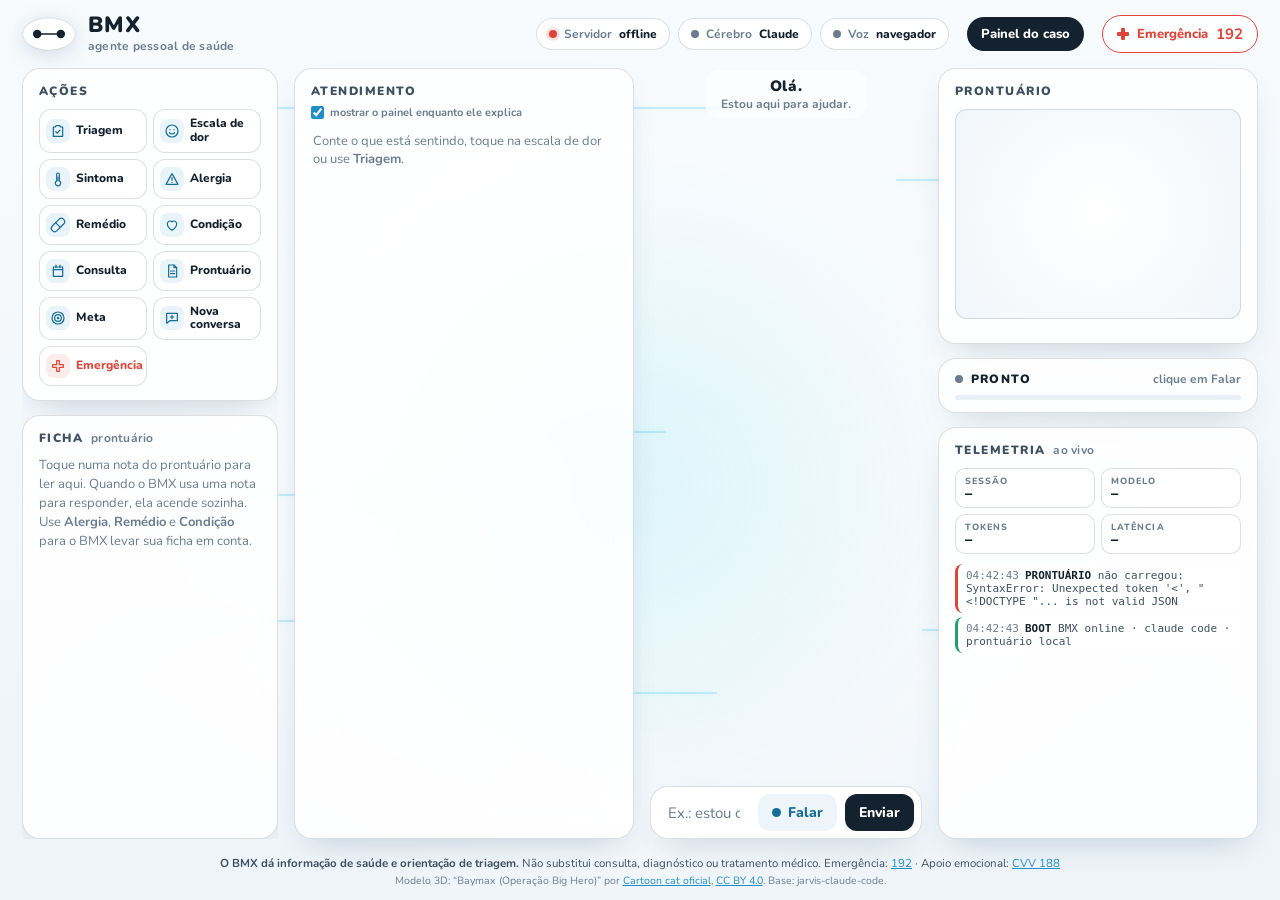
==== ui/index.html @ 41520dec "BMX: agente de saude com modo nuvem (login, limites e cabecalhos de seguranca) Servidor Python sem d" ====
<!doctype html>
<html lang="pt-BR">
<head>
<meta charset="utf-8">
<meta name="viewport" content="width=device-width, initial-scale=1">
<meta name="bmx-token" content="__BMX_TOKEN__">
<title>BMX · Agente de Saúde</title>
<!-- Intro (intro.css + intro.js): marca html.intro-on ANTES da 1ª pintura, como
     no PROMETEUS. Sem JS, com movimento reduzido ou com #sem-intro, nada roda. -->
<script>
  (function () {
    var reduz = window.matchMedia && matchMedia('(prefers-reduced-motion: reduce)').matches;
    if (!reduz && location.hash !== '#sem-intro') document.documentElement.classList.add('intro-on');
  })();
</script>
<link rel="preconnect" href="https://fonts.googleapis.com">
<link rel="preconnect" href="https://fonts.gstatic.com" crossorigin>
<link rel="stylesheet" href="https://fonts.googleapis.com/css2?family=Nunito:wght@400;600;700;800;900&display=swap">
<link rel="stylesheet" href="styles.css">
<link rel="stylesheet" href="intro.css">
<script type="importmap">
  { "imports": { "three": "./vendor/three/three.module.min.js" } }
</script>
</head>
<body>

<!-- ── intro: o rosto do BMX, olhos fechados → abertos → interface ── -->
<div class="intro" aria-hidden="true">
  <div class="intro-olhos">
    <i class="intro-olho"></i><i class="intro-linha"></i><i class="intro-olho"></i>
  </div>
  <div class="intro-texto">
    <div class="intro-mascara"><p class="intro-ola">Olá.</p></div>
    <div class="intro-mascara"><p class="intro-sub">Eu sou o BMX, seu agente pessoal de saúde.</p></div>
  </div>
</div>

<!-- ── fundo: circuito + Baymax 3D ── -->
<svg class="circuito" viewBox="0 0 1000 1000" preserveAspectRatio="none" aria-hidden="true">
  <path d="M60 210 L150 120 L560 120"/>
  <path d="M40 470 L120 550 L330 550 L400 480 L520 480"/>
  <path d="M60 760 L130 690 L300 690 L380 770 L560 770"/>
  <path d="M940 260 L880 200 L700 200"/>
  <path d="M960 640 L900 700 L720 700"/>
</svg>
<div class="halo" aria-hidden="true"></div>
<canvas id="bmx3d" aria-hidden="true"></canvas>

<header class="topo">
  <div class="marca">
    <svg class="marca-rosto" viewBox="0 0 64 40" aria-hidden="true">
      <ellipse cx="32" cy="20" rx="31" ry="19" fill="#fff" stroke="rgba(20,33,46,.12)"/>
      <circle class="olhinho" cx="18" cy="20" r="5"/><circle class="olhinho" cx="46" cy="20" r="5"/>
      <rect x="18" y="19" width="28" height="2" rx="1" fill="#14212e"/>
    </svg>
    <div>
      <h1>BMX</h1>
      <p>agente pessoal de saúde</p>
    </div>
  </div>
  <div class="pills">
    <div class="pill"><i class="dot" id="dServidor"></i><span>Servidor</span><b id="pServidor">iniciando</b></div>
    <div class="pill"><i class="dot" id="dCerebro"></i><span>Cérebro</span><b id="pCerebro">Claude</b></div>
    <div class="pill"><i class="dot" id="dVoz"></i><span>Voz</span><b id="pVoz">navegador</b></div>
  </div>
  <a class="btn-caso" id="btnCaso" href="caso.html" title="Painel do caso: corpo 3D, sinais de alerta e linha do tempo">Painel do caso</a>
  <a class="btn-192" href="tel:192" id="btn192" title="Emergência médica — SAMU">
    <span class="cruz" aria-hidden="true"></span> Emergência <b>192</b>
  </a>
</header>

<div class="alerta" id="alerta" role="alert" hidden>
  <div class="alerta-txt"><b id="alertaTitulo">Possível emergência</b><span>Procure ajuda agora.</span></div>
  <div class="alerta-fones" id="alertaFones"></div>
  <button class="alerta-x" id="alertaX" aria-label="Fechar alerta">×</button>
</div>

<main class="grade">

  <!-- ── coluna esquerda ── -->
  <aside class="coluna esq">
    <section class="painel">
      <h2>Ações</h2>
      <div class="matriz" id="matriz"></div>
    </section>

    <section class="painel cresce ficha">
      <h2>Ficha <em id="fichaTipo">prontuário</em></h2>
      <div id="inspetor" class="inspetor"></div>
    </section>
  </aside>

  <!-- ── Atendimento: coluna própria, ao lado das ações, com a altura toda ── -->
  <aside class="coluna atend">
    <section class="painel cresce conversa" id="conversa">
      <div class="conversa-topo"><h2>Atendimento <em id="contaTurnos"></em></h2>
        <span class="tom" id="tomAgora"></span></div>
      <label class="seguir" title="Quando o BMX explicar algo do caso, o painel abre e destaca a parte certa; depois volta ao Baymax">
        <input type="checkbox" id="chkSeguir" checked> mostrar o painel enquanto ele explica</label>
      <div class="transcricao" id="transcricao">
        <div class="vazio">Conte o que está sentindo, toque na escala de dor ou use <b>Triagem</b>.</div>
      </div>
    </section>
  </aside>

  <!-- ── centro: o BMX fica aqui atrás ── -->
  <section class="palco">
    <div class="estado" id="estado"><b>Olá.</b><span>Estou aqui para ajudar.</span></div>

    <div class="barra">
      <input id="pergunta" autocomplete="off" placeholder="Ex.: estou com dor de cabeça desde ontem">
      <button id="btnMic" class="mic" title="Conversa por voz — clique para começar">
        <span class="mic-ponto" aria-hidden="true"></span><span class="mic-txt">Falar</span></button>
      <button id="btnEnviar" class="enviar">Enviar</button>
    </div>
  </section>

  <!-- ── painel do caso incorporado: o Baymax passa para o esquema do caso e volta (app.js) ── -->
  <section class="visao-caso" id="visaoCaso" aria-hidden="true">
    <div class="visao-barra">
      <button type="button" id="btnVoltar">← Voltar ao Baymax</button>
      <span class="visao-dica">o painel destaca cada parte enquanto o BMX explica</span>
    </div>
    <iframe id="casoFrame" title="Painel do caso" tabindex="-1"></iframe>
  </section>

  <!-- ── coluna direita ── -->
  <aside class="coluna dir">
    <section class="painel grafo-painel">
      <h2>Prontuário <em id="contaNotas"></em></h2>
      <div class="grafo-caixa"><canvas id="grafo"></canvas></div>
      <ul class="filtro" id="filtro"></ul>
    </section>

    <section class="painel voz-painel">
      <div class="voz-linha"><i class="dot" id="vozDot"></i><b id="vozEstado">PRONTO</b>
        <span class="voz-dica" id="vozDica">diga “BMX…”</span></div>
      <div class="vu"><i class="vu-barra" id="vuBarra"></i></div>
    </section>

    <section class="painel cresce">
      <h2>Telemetria <em>ao vivo</em></h2>
      <div class="stats">
        <div><span>SESSÃO</span><b id="sSessao">—</b></div>
        <div><span>MODELO</span><b id="sModelo">—</b></div>
        <div><span>TOKENS</span><b id="sTokens">—</b></div>
        <div><span>LATÊNCIA</span><b id="sLatencia">—</b></div>
      </div>
      <div class="log" id="log"></div>
    </section>
  </aside>
</main>

<footer class="rodape">
  <p><b>O BMX dá informação de saúde e orientação de triagem.</b> Não substitui consulta, diagnóstico
    ou tratamento médico. Emergência: <a href="tel:192">192</a> · Apoio emocional: <a href="tel:188">CVV 188</a></p>
  <p class="credito">Modelo 3D: “Baymax (Operação Big Hero)” por
    <a href="https://sketchfab.com/21andreypereira" target="_blank" rel="noopener">Cartoon cat oficial</a>,
    <a href="http://creativecommons.org/licenses/by/4.0/" target="_blank" rel="noopener">CC BY 4.0</a>.
    Base: jarvis-claude-code.</p>
</footer>

<button class="ouvir" id="ouvir" hidden>🔊 Toque para ouvir o BMX</button>

<!-- ── holograma: a escala de dor sai da tela da barriga do Baymax (holograma.js) ── -->
<div class="holo" id="holo" data-estado="fechado" hidden>
  <svg class="holo-feixe" aria-hidden="true"><defs>
    <linearGradient id="holoLuz" x1="0" y1="1" x2="0" y2="0">
      <stop offset="0" stop-color="#2bc4e8" stop-opacity=".55"/><stop offset="1" stop-color="#2bc4e8" stop-opacity=".06"/>
    </linearGradient></defs><polygon points="0,0 0,0 0,0 0,0"/></svg>
  <section class="holo-painel" role="dialog" aria-label="Escala de dor">
    <button class="holo-x" id="holoX" aria-label="Recolher a escala de dor">×</button>
    <p class="holo-pergunta">Em uma escala de zero a dez, como você classificaria a sua dor?</p>
    <div class="dor" id="escalaDor"></div>
  </section>
</div>

<script src="graph.js"></script>
<script src="voz.js"></script>
<script src="app.js"></script>
<script src="holograma.js"></script>
<script src="intro.js"></script>
<script type="module" src="bmx3d.js"></script>
</body>
</html>
---- ui/styles.css ----
/* BMX · interface clara. O Baymax 3D fica atrás de tudo (canvas#bmx3d);
   os painéis são vidro branco por cima, e o centro fica livre para ele. */
:root {
  --bg: #f5f8fb;
  --papel: #ffffff;
  --vidro: rgba(255, 255, 255, 0.88);
  --vidro-forte: rgba(255, 255, 255, 0.94);
  --tinta: #14212e;
  --tinta-2: #3f5062;
  --tinta-3: #6b7d90;
  --linha: rgba(20, 33, 46, 0.14);
  --azul: #1e8fc8;
  --azul-escuro: #146c99;
  --ciano: #2bc4e8;
  --vermelho: #e0453a;
  --verde: #22a06b;
  --ambar: #e8a317;
  --sombra: 0 14px 34px -16px rgba(20, 70, 110, 0.28);
  --raio: 18px;
  --fonte: 'Nunito', 'Segoe UI', system-ui, sans-serif;
  --mono: ui-monospace, 'Cascadia Mono', Consolas, monospace;
  color-scheme: light;
}

* { box-sizing: border-box; }
html, body { height: 100%; }
body {
  margin: 0;
  display: grid;
  grid-template-rows: auto minmax(0, 1fr) auto;
  height: 100vh;
  overflow: hidden;
  font-family: var(--fonte);
  color: var(--tinta);
  background:
    radial-gradient(ellipse 60% 70% at 50% 55%, #ffffff 0%, rgba(255, 255, 255, 0) 70%),
    linear-gradient(180deg, #f8fbfd 0%, #eef4f9 100%);
  background-color: var(--bg);
  -webkit-font-smoothing: antialiased;
}
button, input { font: inherit; color: inherit; }
a { color: var(--azul); }

/* ── fundo: linhas de circuito (da arte de referência) + halo ── */
.circuito {
  position: fixed; inset: 0; width: 100%; height: 100%;
  z-index: 0; pointer-events: none;
  fill: none; stroke: var(--ciano); stroke-width: 1.5;
  filter: drop-shadow(0 0 3px rgba(43, 196, 232, 0.55));
}
.circuito path {
  vector-effect: non-scaling-stroke;
  opacity: 0.3;
  animation: brilha 5s ease-in-out infinite;
}
.circuito path:nth-child(2) { animation-delay: -1s; }
.circuito path:nth-child(3) { animation-delay: -2s; }
.circuito path:nth-child(4) { animation-delay: -3s; }
.circuito path:nth-child(5) { animation-delay: -4s; }
@keyframes brilha { 50% { opacity: 0.55; } }

.halo {
  position: fixed; left: 50%; top: 54%;
  width: min(78vmin, 820px); aspect-ratio: 1;
  transform: translate(-50%, -50%);
  border-radius: 50%;
  background: radial-gradient(circle, rgba(43, 196, 232, 0.16) 0%, rgba(43, 196, 232, 0.05) 45%, transparent 68%);
  z-index: 0; pointer-events: none;
}
body.pensando .halo { animation: halo-pulsa 1.6s ease-in-out infinite; }
body.falando .halo { animation: halo-pulsa 0.9s ease-in-out infinite; }
body.alerta-on .halo {
  background: radial-gradient(circle, rgba(224, 69, 58, 0.14) 0%, rgba(224, 69, 58, 0.04) 45%, transparent 68%);
}
@keyframes halo-pulsa {
  0%, 100% { transform: translate(-50%, -50%) scale(1); opacity: 1; }
  50% { transform: translate(-50%, -50%) scale(1.06); opacity: 0.7; }
}

#bmx3d {
  position: fixed; inset: 0; width: 100%; height: 100%;
  z-index: 1; pointer-events: none;
  opacity: 0; transition: opacity 1.2s ease;
}
#bmx3d.pronto { opacity: 1; }

/* ── topo ──────────────────────────────── */
.topo {
  position: relative; z-index: 3;
  display: flex; align-items: center; gap: 18px;
  padding: 14px 22px 10px;
}
.marca { display: flex; align-items: center; gap: 12px; }
.marca-rosto { width: 54px; height: 34px; filter: drop-shadow(0 4px 10px rgba(20, 70, 110, 0.18)); }
.marca-rosto .olhinho { fill: var(--tinta); transform-box: fill-box; transform-origin: center; animation: pisca 6s infinite; }
@keyframes pisca { 0%, 94%, 100% { transform: scaleY(1); } 96% { transform: scaleY(0.1); } }
.marca h1 { margin: 0; font-size: 22px; font-weight: 900; letter-spacing: 0.06em; line-height: 1; }
.marca p { margin: 2px 0 0; font-size: 12px; color: var(--tinta-3); font-weight: 700; letter-spacing: 0.02em; }

.pills { display: flex; gap: 8px; margin-left: auto; }
.pill {
  display: flex; align-items: center; gap: 7px;
  padding: 7px 12px; border-radius: 999px;
  background: var(--vidro); border: 1px solid var(--linha);
  backdrop-filter: blur(12px); -webkit-backdrop-filter: blur(12px);
  font-size: 12px;
}
.pill span { color: var(--tinta-3); font-weight: 700; }
.pill b { font-weight: 800; max-width: 150px; overflow: hidden; text-overflow: ellipsis; white-space: nowrap; }
.dot { width: 8px; height: 8px; border-radius: 50%; background: var(--tinta-3); display: inline-block; flex: none; }
.dot.ok { background: var(--verde); box-shadow: 0 0 0 3px rgba(34, 160, 107, 0.15); }
.dot.aviso { background: var(--ambar); box-shadow: 0 0 0 3px rgba(232, 163, 23, 0.15); }
.dot.erro { background: var(--vermelho); box-shadow: 0 0 0 3px rgba(224, 69, 58, 0.15); }
.dot.quente { background: var(--azul); box-shadow: 0 0 0 3px rgba(30, 143, 200, 0.2); animation: bate 1s infinite; }
@keyframes bate { 50% { box-shadow: 0 0 0 6px rgba(30, 143, 200, 0.05); } }

.btn-192 {
  display: inline-flex; align-items: center; gap: 8px;
  padding: 8px 14px; border-radius: 999px;
  border: 1.5px solid var(--vermelho); color: var(--vermelho);
  background: rgba(255, 255, 255, 0.85);
  font-weight: 800; font-size: 13px; text-decoration: none;
  transition: background 0.2s, color 0.2s;
}
.btn-192:hover { background: var(--vermelho); color: #fff; }
.btn-caso {
  display: inline-flex; align-items: center; padding: 8px 14px; border-radius: 999px;
  background: var(--tinta); color: #fff; font-weight: 800; font-size: 13px; text-decoration: none;
}
.btn-caso:hover { background: var(--azul-escuro); }
.btn-192 b { font-size: 15px; }
.cruz { position: relative; width: 12px; height: 12px; }
.cruz::before, .cruz::after { content: ''; position: absolute; background: currentColor; border-radius: 1px; }
.cruz::before { left: 4px; top: 0; width: 4px; height: 12px; }
.cruz::after { left: 0; top: 4px; width: 12px; height: 4px; }

/* ── alerta ────────────────────────────── */
.alerta {
  position: fixed; z-index: 20; left: 50%; top: 70px; transform: translateX(-50%);
  width: min(760px, calc(100vw - 32px));
  display: flex; align-items: center; gap: 14px;
  padding: 12px 14px 12px 18px; border-radius: 16px;
  background: var(--vermelho); color: #fff;
  box-shadow: 0 18px 40px -14px rgba(224, 69, 58, 0.6);
  animation: alerta-entra 0.45s cubic-bezier(0.2, 0.9, 0.3, 1.2);
}
.alerta[hidden] { display: none; }
.alerta-txt { display: flex; flex-direction: column; gap: 2px; min-width: 0; }
.alerta-txt b { font-size: 15px; font-weight: 900; }
.alerta-txt span { font-size: 12px; opacity: 0.9; }
.alerta-fones { display: flex; gap: 8px; flex-wrap: wrap; margin-left: auto; }
.alerta-fones a {
  display: inline-flex; flex-direction: column; align-items: center;
  padding: 6px 12px; border-radius: 12px; background: #fff; color: var(--vermelho);
  text-decoration: none; font-weight: 900; font-size: 16px; line-height: 1.05;
}
.alerta-fones a small { font-size: 10px; font-weight: 700; color: var(--tinta-2); }
.alerta-x {
  border: 0; background: rgba(255, 255, 255, 0.18); color: #fff;
  width: 30px; height: 30px; border-radius: 50%; cursor: pointer; font-size: 18px; flex: none;
}
@keyframes alerta-entra { from { transform: translate(-50%, -16px); opacity: 0; } }

/* ── grade ─────────────────────────────── */
.grade {
  position: relative; z-index: 2;
  display: grid; grid-template-columns: 256px 340px minmax(0, 1fr) 320px; gap: 16px;
  padding: 4px 22px 8px; min-height: 0;
}
.coluna { display: flex; flex-direction: column; gap: 14px; min-height: 0; }
.painel {
  background: var(--vidro);
  backdrop-filter: blur(16px) saturate(1.2); -webkit-backdrop-filter: blur(16px) saturate(1.2);
  border: 1px solid var(--linha); border-radius: var(--raio);
  box-shadow: var(--sombra);
  padding: 14px 16px;
}
.painel.cresce { flex: 1; min-height: 0; display: flex; flex-direction: column; }
.painel h2 {
  margin: 0 0 10px; font-size: 12px; font-weight: 900; letter-spacing: 0.12em; text-transform: uppercase;
  color: var(--tinta-2); display: flex; align-items: baseline; gap: 8px;
}
.painel h2 em { font-style: normal; font-weight: 700; letter-spacing: 0.02em; text-transform: none; color: var(--tinta-3); }

/* escala de dor — o quadro de rostos do Baymax */
.pergunta { margin: -2px 0 10px; font-size: 13px; color: var(--tinta-2); line-height: 1.35; }
.dor { display: grid; grid-template-columns: repeat(6, 1fr); gap: 6px; }
.dor button {
  display: flex; flex-direction: column; align-items: center; gap: 2px;
  padding: 6px 0 5px; border-radius: 12px; cursor: pointer;
  border: 1px solid var(--linha); background: var(--papel);
  transition: transform 0.15s, box-shadow 0.15s;
}
.dor button:hover { transform: translateY(-2px); box-shadow: 0 8px 16px -10px var(--c); border-color: var(--c); }
.dor button.sel { background: var(--c); color: #fff; border-color: var(--c); }
.dor button.sel svg * { stroke: #fff; }
.dor button.sel svg circle { fill: #fff; }
.dor svg { width: 26px; height: 26px; }
.dor b { font-size: 12px; font-weight: 900; }
.dor .legenda { grid-column: 1 / -1; display: flex; justify-content: space-between; font-size: 10px; color: var(--tinta-3); font-weight: 700; }

.matriz { display: grid; grid-template-columns: 1fr 1fr; gap: 6px; }
.matriz button {
  display: flex; align-items: center; gap: 6px; min-width: 0;
  text-align: left; cursor: pointer;
  padding: 7px 6px; border-radius: 12px;
  border: 1px solid var(--linha); background: var(--papel);
  transition: border-color 0.15s, background 0.15s, transform 0.15s;
}
.matriz button:hover { border-color: var(--azul); background: #f2f9fd; transform: translateY(-1px); }
.matriz button b { display: block; font-size: 12px; font-weight: 800; line-height: 1.15; min-width: 0; }
.matriz button span { display: none; }                 /* o subtítulo fica no title do botão */
.matriz .ic {
  flex: none; width: 24px; height: 24px; border-radius: 8px; display: grid; place-items: center;
  background: #e8f3fa; color: var(--azul-escuro);
}
.matriz .ic svg { width: 16px; height: 16px; fill: none; stroke: currentColor; stroke-width: 1.8; stroke-linecap: round; stroke-linejoin: round; }
.matriz button:hover .ic { background: var(--azul); color: #fff; }
.matriz button.perigo b { color: var(--vermelho); }
.matriz button.perigo .ic { background: #fdeceb; color: var(--vermelho); }
.matriz button.perigo:hover .ic { background: var(--vermelho); color: #fff; }

.inspetor { overflow: auto; font-size: 13px; line-height: 1.45; color: var(--tinta-2); min-height: 0; }
.inspetor .dica { margin: 0; color: var(--tinta-3); }
.inspetor .i-titulo { font-weight: 900; color: var(--tinta); font-size: 15px; }
.inspetor .i-meta { font-size: 11px; color: var(--tinta-3); font-weight: 700; margin: 2px 0 8px; text-transform: uppercase; letter-spacing: 0.06em; }
.inspetor .chips { display: flex; flex-wrap: wrap; gap: 5px; margin-top: 10px; }
.chip {
  font-size: 11px; font-weight: 700; padding: 3px 8px; border-radius: 999px; cursor: pointer;
  background: #eef5fa; color: var(--azul-escuro); border: 1px solid rgba(30, 143, 200, 0.18);
}

/* ── palco ─────────────────────────────── */
.palco { display: flex; flex-direction: column; justify-content: flex-end; align-items: center; gap: 12px; min-height: 0; }
.estado {
  margin-bottom: auto; margin-top: 2px;
  display: flex; flex-direction: column; align-items: center;
  padding: 6px 16px; border-radius: 14px;
  background: rgba(255, 255, 255, 0.55); backdrop-filter: blur(8px); -webkit-backdrop-filter: blur(8px);
}
.estado { transition: opacity 0.6s ease; }
/* a frase só aparece no começo; depois some e não volta (ver ocultarEstadoInicial em app.js) */
.estado.oculto { opacity: 0; visibility: hidden; transition: opacity 0.6s ease, visibility 0s 0.6s; }
.estado b { font-size: 15px; font-weight: 900; letter-spacing: 0.04em; }
.estado span { font-size: 12px; color: var(--tinta-3); font-weight: 700; }

.conversa {
  width: min(720px, 100%);
  background: var(--vidro-forte);
  backdrop-filter: blur(18px) saturate(1.2); -webkit-backdrop-filter: blur(18px) saturate(1.2);
  border: 1px solid var(--linha); border-radius: 22px; box-shadow: var(--sombra);
  padding: 12px 14px; display: flex; flex-direction: column; min-height: 0;
}
.conversa-topo { display: flex; align-items: baseline; justify-content: space-between; }
.conversa h2 { margin: 0 0 8px; font-size: 12px; font-weight: 900; letter-spacing: 0.12em; text-transform: uppercase; color: var(--tinta-2); }
.conversa h2 em { font-style: normal; text-transform: none; letter-spacing: 0; color: var(--tinta-3); font-weight: 700; }
.tom { font-size: 11px; font-weight: 700; color: var(--azul); }
.transcricao {
  max-height: 30vh; overflow-y: auto; display: flex; flex-direction: column; gap: 8px;
  padding-right: 4px; scroll-behavior: smooth;
}
/* Atendimento na coluna esquerda: card alto, junto das Ações e da Ficha; a conversa ocupa a altura toda */
.coluna .conversa { width: auto; flex: 1 1 0; min-height: 200px; border-radius: var(--raio); padding: 14px 16px; background: var(--vidro); }
.coluna.esq { overflow-y: auto; scrollbar-width: thin; }
.coluna .conversa .transcricao { flex: 1; min-height: 0; max-height: none; }
.coluna.esq .painel.ficha { flex: 1 1 0; min-height: 120px; }
.vazio { font-size: 13px; color: var(--tinta-3); padding: 6px 2px; }
.bolha { max-width: 86%; padding: 9px 13px; border-radius: 16px; font-size: 14px; line-height: 1.45; white-space: pre-wrap; }
.bolha.eu { align-self: flex-end; background: var(--azul); color: #fff; border-bottom-right-radius: 6px; }
.bolha.bmx { align-self: flex-start; background: var(--papel); border: 1px solid var(--linha); border-bottom-left-radius: 6px; }
.bolha.bmx.pensando::after {
  content: ''; display: inline-block; width: 27px; height: 8px; vertical-align: middle;
  background: radial-gradient(circle 3px, var(--azul) 95%, transparent) 0 50% / 9px 8px repeat-x;
  animation: digita 1s steps(3) infinite;
}
@keyframes digita { from { width: 0; } to { width: 27px; } }
.bolha .tag {
  display: inline-block; font-size: 10px; font-weight: 800; letter-spacing: 0.04em;
  padding: 1px 6px; margin: 0 3px; border-radius: 6px; vertical-align: 1px;
  background: #eef5fa; color: var(--azul-escuro);
}

.barra {
  width: min(720px, 100%);
  display: flex; gap: 8px; padding: 7px;
  background: var(--papel); border: 1px solid var(--linha); border-radius: 18px; box-shadow: var(--sombra);
}
.barra input { flex: 1; min-width: 0; border: 0; outline: 0; padding: 8px 10px; background: transparent; font-size: 15px; }
.barra input::placeholder { color: var(--tinta-3); }
/* enquanto o BMX pensa ou fala, a entrada fica travada (app.js: atualizarEntrada) */
.barra input:disabled { cursor: not-allowed; }
body.entrada-travada .barra { opacity: 0.82; }
.mic:disabled, .enviar:disabled { opacity: 0.5; cursor: not-allowed; }
.mic, .enviar {
  border: 0; cursor: pointer; border-radius: 12px; padding: 9px 14px; font-weight: 800; font-size: 14px;
  display: inline-flex; align-items: center; gap: 7px;
}
.mic { background: #eef5fa; color: var(--azul-escuro); }
.mic-ponto { width: 9px; height: 9px; border-radius: 50%; background: currentColor; }
.mic.ativo { background: var(--azul); color: #fff; }
.mic.ativo .mic-ponto { animation: bate-mic 1s infinite; }
@keyframes bate-mic { 50% { transform: scale(1.5); opacity: 0.6; } }
.enviar { background: var(--tinta); color: #fff; }
.enviar:hover { background: #24384c; }

/* ── coluna direita ────────────────────── */
.grafo-caixa {
  height: 210px; border-radius: 12px; overflow: hidden;
  background: radial-gradient(circle at 50% 50%, #ffffff 0%, #f1f6fa 100%);
  border: 1px solid var(--linha);
}
#grafo { width: 100%; height: 100%; display: block; cursor: grab; }
.filtro { list-style: none; margin: 10px 0 0; padding: 0; display: flex; flex-wrap: wrap; gap: 5px; }
.filtro li {
  display: inline-flex; align-items: center; gap: 5px; cursor: pointer;
  font-size: 11px; font-weight: 700; padding: 3px 8px; border-radius: 999px;
  background: var(--papel); border: 1px solid var(--linha);
}
.filtro li.off { opacity: 0.35; }
.filtro i { width: 7px; height: 7px; border-radius: 50%; }
.filtro .ct { color: var(--tinta-3); }

.voz-painel { padding: 12px 16px; }
.voz-linha { display: flex; align-items: center; gap: 8px; font-size: 12px; }
.voz-linha b { letter-spacing: 0.1em; font-weight: 900; }
.voz-dica { margin-left: auto; color: var(--tinta-3); font-weight: 700; }
.vu { margin-top: 8px; height: 5px; border-radius: 99px; background: #e8eff5; overflow: hidden; }
.vu-barra { display: block; height: 100%; width: 0; background: var(--azul); border-radius: 99px; transition: width 0.08s; }
.vu-barra.quente { background: var(--verde); }

.stats { display: grid; grid-template-columns: 1fr 1fr; gap: 6px; margin-bottom: 10px; }
.stats div { background: var(--papel); border: 1px solid var(--linha); border-radius: 10px; padding: 6px 9px; min-width: 0; }
.stats span { display: block; font-size: 9px; letter-spacing: 0.12em; font-weight: 800; color: var(--tinta-3); }
.stats b { display: block; font-family: var(--mono); font-size: 12px; font-weight: 600; overflow: hidden; text-overflow: ellipsis; white-space: nowrap; }
.log { overflow-y: auto; min-height: 0; flex: 1; display: flex; flex-direction: column; gap: 4px; font-family: var(--mono); font-size: 11px; }
.log .e { padding: 5px 8px; border-radius: 8px; background: rgba(255, 255, 255, 0.7); border-left: 3px solid var(--tinta-3); }
.log .e .t { color: var(--tinta-3); margin-right: 6px; }
.log .e .k { font-weight: 700; }
.log .e .m { color: var(--tinta-2); word-break: break-word; }
.log .k-ok { border-color: var(--verde); }
.log .k-run { border-color: var(--azul); }
.log .k-tool { border-color: #7a5af5; }
.log .k-mem { border-color: var(--ciano); }
.log .k-erro, .log .k-alerta { border-color: var(--vermelho); }
.log .k-nota { border-color: var(--ambar); }

/* ── rodapé ────────────────────────────── */
.rodape {
  position: relative; z-index: 2;
  text-align: center; padding: 6px 22px 10px; font-size: 11.5px; color: var(--tinta-2);
}
.rodape p { margin: 2px 0; }
.rodape .credito { color: var(--tinta-3); font-size: 10.5px; }

.ouvir {
  position: fixed; z-index: 30; left: 50%; bottom: 84px; transform: translateX(-50%);
  border: 0; cursor: pointer; padding: 10px 18px; border-radius: 999px;
  background: var(--tinta); color: #fff; font-weight: 800; font-size: 14px;
  box-shadow: 0 14px 30px -12px rgba(20, 33, 46, 0.5);
  animation: ouvir-pulsa 1.8s ease-in-out infinite;
}
.ouvir[hidden] { display: none; }
@keyframes ouvir-pulsa { 50% { transform: translateX(-50%) scale(1.05); } }

/* ── painel do caso incorporado: ocupa o centro e a coluna da direita; o Baymax recua e volta ── */
/* posição explícita: um item fixo nas colunas 2–3 faria o grid empurrar os outros para uma 2ª linha */
.grade > .coluna.esq { grid-column: 1; grid-row: 1; }
.grade > .coluna.atend { grid-column: 2; grid-row: 1; }
.grade > .palco { grid-column: 3; grid-row: 1; }
.grade > .coluna.dir { grid-column: 4; grid-row: 1; }
.visao-caso {
  grid-column: 3 / 5; grid-row: 1; z-index: 4; min-height: 0;
  display: flex; flex-direction: column; overflow: hidden;
  background: var(--vidro-forte);
  backdrop-filter: blur(18px) saturate(1.2); -webkit-backdrop-filter: blur(18px) saturate(1.2);
  border: 1px solid var(--linha); border-radius: 22px; box-shadow: var(--sombra);
  opacity: 0; visibility: hidden; transform: scale(0.94); transform-origin: 38% 56%;
  transition: opacity 0.45s ease, transform 0.55s cubic-bezier(0.2, 0.9, 0.25, 1.05), visibility 0s 0.55s;
}
body.modo-caso .visao-caso { opacity: 1; visibility: visible; transform: none; transition-delay: 0s; }
/* com o painel aberto, a barra de digitar continua acessível: passa por cima e o painel reserva o espaço */
body.modo-caso .grade > .palco { z-index: 6; pointer-events: none; }
body.modo-caso .palco .barra { pointer-events: auto; }
body.modo-caso .visao-caso iframe { margin-bottom: 68px; }
.visao-barra { display: flex; align-items: center; gap: 12px; padding: 8px 14px; border-bottom: 1px solid var(--linha); }
.visao-barra button {
  border: 1px solid var(--linha); background: var(--papel); border-radius: 999px; padding: 6px 14px;
  font-weight: 800; font-size: 13px; cursor: pointer;
}
.visao-barra button:hover { border-color: var(--azul); }
.visao-dica { font-size: 12px; color: var(--tinta-3); font-weight: 700; }
.visao-caso iframe { flex: 1; min-height: 0; width: 100%; border: 0; background: transparent; }
#bmx3d { transition: opacity 1.2s ease, transform 0.6s ease; }
body.modo-caso #bmx3d.pronto { opacity: 0.1; transform: scale(0.96); transition: opacity 0.6s ease, transform 0.6s ease; }
body.modo-caso .holo { opacity: 0; pointer-events: none; transition: opacity 0.3s; }
.seguir { display: flex; align-items: center; gap: 6px; margin: -2px 0 6px; font-size: 11px; font-weight: 700; color: var(--tinta-3); cursor: pointer; }
.seguir input { margin: 0; accent-color: var(--azul); }
@media (max-width: 960px) {
  .visao-caso, .seguir { display: none; }
  .grade > .coluna.esq, .grade > .coluna.atend, .grade > .palco, .grade > .coluna.dir { grid-column: auto; grid-row: auto; }
}

/* telas baixas: Ações mais compacta e Ficha menor, para a conversa caber na coluna */
@media (max-height: 820px) {
  .matriz { gap: 5px; }
  .matriz button { padding: 6px 8px; }
}

/* ── telas menores ─────────────────────── */
@media (max-width: 1180px) {
  .grade { grid-template-columns: 210px 300px minmax(0, 1fr) 270px; gap: 12px; padding: 4px 14px 8px; }
  .pills .pill:nth-child(2) { display: none; }
}
@media (max-width: 960px) {
  body { overflow: auto; height: auto; min-height: 100vh; }
  .topo { flex-wrap: wrap; padding: 12px 16px 8px; }
  .pills { order: 3; width: 100%; margin-left: 0; overflow-x: auto; }
  .btn-192 { margin-left: auto; }
  .grade { grid-template-columns: 1fr; padding: 4px 16px 8px; }
  .palco { order: -1; min-height: 62vh; }
  .coluna { gap: 12px; }
  .painel.cresce { min-height: 260px; }
  .transcricao { max-height: 40vh; }
  .coluna .conversa { flex: none; min-height: 340px; }
  .coluna .conversa .transcricao { max-height: 50vh; }
  .coluna.esq .painel.ficha { flex: none; }
}
/* ── holograma da escala de dor (sai da tela da barriga; holograma.js posiciona) ── */
.holo { position: fixed; inset: 0; z-index: 6; pointer-events: none; }
.holo[hidden] { display: none; }
.holo-feixe { position: absolute; inset: 0; width: 100%; height: 100%; }
.holo-feixe polygon {
  fill: url(#holoLuz); opacity: 0; transition: opacity .45s ease;
  filter: drop-shadow(0 0 6px rgba(43, 196, 232, .45));
}
.holo-painel {
  position: absolute; pointer-events: auto;
  width: min(560px, calc(100vw - 24px)); padding: 14px 16px 12px;
  border-radius: 20px; color: var(--tinta);
  background:
    repeating-linear-gradient(0deg, rgba(43, 196, 232, .07) 0 1px, transparent 1px 4px),
    linear-gradient(180deg, rgba(232, 250, 255, .9), rgba(214, 244, 253, .82));
  border: 1px solid rgba(43, 196, 232, .7);
  box-shadow: 0 0 0 1px rgba(255, 255, 255, .6) inset, 0 0 28px rgba(43, 196, 232, .45), 0 18px 40px -18px rgba(20, 108, 153, .5);
  backdrop-filter: blur(10px); -webkit-backdrop-filter: blur(10px);
  transform: scale(.06, .02); opacity: 0;
  transition: transform .62s cubic-bezier(.2, .9, .25, 1.08), opacity .3s ease;
}
.holo[data-estado="aberto"] .holo-painel { transform: none; opacity: 1; animation: holo-tremula 3.2s steps(1) infinite; }
.holo[data-estado="aberto"] .holo-feixe polygon { opacity: 1; }
.holo[data-estado="fechando"] .holo-painel { transform: scale(.06, .02); opacity: 0; transition-duration: .45s, .45s; }
.holo-pergunta { margin: 0 28px 10px 2px; font-size: 14px; font-weight: 800; color: #0f4f6e; line-height: 1.35; }
.holo-x {
  position: absolute; top: 8px; right: 10px; width: 30px; height: 30px; border-radius: 50%;
  border: 1px solid rgba(43, 196, 232, .6); background: rgba(255, 255, 255, .7);
  color: #0f4f6e; font-size: 18px; line-height: 1; cursor: pointer;
}
.holo .dor { grid-template-columns: repeat(11, minmax(0, 1fr)); gap: 5px; }
.holo .dor button {
  background: rgba(255, 255, 255, .78); border-color: rgba(43, 196, 232, .35);
  opacity: 0; transform: translateY(8px);
  transition: transform .15s, box-shadow .15s, opacity .3s ease;
}
.holo[data-estado="aberto"] .dor button { opacity: 1; transform: none; }
.holo[data-estado="aberto"] .dor button { transition-delay: 0s, 0s, calc(var(--i, 0) * 35ms + 250ms); }
.holo .dor button:hover { transform: translateY(-2px); }
.holo .dor svg { width: 24px; height: 24px; }
@keyframes holo-tremula { 0%, 100% { filter: none; } 47% { filter: brightness(1.06); } 48% { filter: none; } 81% { filter: brightness(.97); } 82% { filter: none; } }
@media (max-width: 560px) {
  .holo .dor { grid-template-columns: repeat(6, minmax(0, 1fr)); }
}

@media (prefers-reduced-motion: reduce) {
  *, *::before, *::after { animation: none !important; transition: none !important; }
}
---- ui/intro.css ----
/* Intro do BMX — mesma mecânica do IntroEntrada do PROMETEUS:
   `html.intro-on` (posto no <head> antes da 1ª pintura) esconde a interface e
   mostra o overlay; intro.js põe `html.intro-go`, que dispara tudo abaixo em
   CSS com atraso, e limpa no fim.

   A cena: o overlay é o rosto do BMX (branco, sombreado como uma esfera).
     1. olhos fechados — dois traços finos ligados pela linha;
     2. "Olá." e a apresentação sobem de dentro de uma máscara (fala junto);
     3. os olhos abrem devagar, e o BMX pisca uma vez;
     4. o texto sai pra cima e os olhos crescem até sair da tela (a câmera
        "entra" no rosto); o overlay some — o fundo da página também é branco,
        então não há pulo;
     5. a interface aparece: topo, colunas laterais e a conversa subindo como
        uma janela; o Baymax 3D sobe por trás (bmx3d.js, evento bmx:revelar).

   Tempos: só nos --i-* abaixo. Mudou a duração? Ajuste UI_MS/FIM_MS em intro.js. */
html {
  --i-ease: cubic-bezier(0.72, 0, 0.28, 1);
  --i-ola: 0.35s;
  --i-sub: 0.75s;
  --i-abre: 1.5s;
  --i-pisca: 2.6s;
  --i-sai: 3.15s;
  --i-fim: 3.7s;
  --i-ui: 3.55s;
}

.intro { display: none; }

html.intro-on { overflow: hidden; }
html.intro-on .intro {
  display: flex; flex-direction: column; align-items: center; justify-content: center;
  position: fixed; inset: 0; z-index: 9999;
  background:
    radial-gradient(ellipse 75% 65% at 50% 42%, #ffffff 0%, #f6f9fb 62%, #e4ebf1 100%);
  pointer-events: all;
}

/* ── olhos ─────────────────────────────── */
.intro-olhos {
  display: flex; align-items: center;
  width: min(54vmin, 560px);
  margin-top: -6vmin;
}
.intro-olho {
  flex: none;
  width: min(12vmin, 128px); aspect-ratio: 1 / 0.92;
  border-radius: 50%;
  background: radial-gradient(circle at 38% 34%, #3a434d 0%, #0d1116 55%, #050709 100%);
  transform: scaleY(0.07);
  position: relative; z-index: 1;
}
.intro-linha {
  flex: 1; height: max(1.1vmin, 9px);
  margin: 0 -1.5vmin;
  background: #0d1116; border-radius: 99px;
}

/* ── texto ─────────────────────────────── */
.intro-texto {
  display: flex; flex-direction: column; align-items: center; gap: 1.4vmin;
  margin-top: 11vmin; text-align: center; padding: 0 20px;
}
.intro-mascara { overflow: hidden; padding-block: 0.08em; margin-block: -0.08em; }
.intro-ola, .intro-sub { margin: 0; transform: translateY(115%); font-family: var(--fonte); }
.intro-ola { font-size: clamp(30px, 6.4vmin, 76px); font-weight: 900; letter-spacing: -0.01em; color: var(--tinta); line-height: 1; }
.intro-sub { font-size: clamp(15px, 2.5vmin, 26px); font-weight: 700; color: var(--tinta-2); }

/* ── sequência (só com html.intro-go) ──── */
html.intro-go .intro-ola {
  animation:
    intro-sobe 0.8s var(--i-ease) var(--i-ola) forwards,
    intro-sai 0.55s var(--i-ease) var(--i-sai) forwards;
}
html.intro-go .intro-sub {
  animation:
    intro-sobe 0.8s var(--i-ease) var(--i-sub) forwards,
    intro-sai 0.55s var(--i-ease) calc(var(--i-sai) + 0.06s) forwards;
}
html.intro-go .intro-olho {
  animation:
    intro-abre 0.75s cubic-bezier(0.3, 0.9, 0.35, 1.25) var(--i-abre) forwards,
    intro-pisca 0.42s ease-in-out var(--i-pisca);
}
html.intro-go .intro-olhos {
  animation:
    intro-respira 2.6s ease-in-out 0s 1,
    intro-mergulho 0.8s cubic-bezier(0.55, 0, 0.85, 0.35) var(--i-sai) forwards;
}
html.intro-go .intro {
  animation: intro-some 0.5s ease var(--i-fim) forwards;
}

@keyframes intro-sobe { from { transform: translateY(115%); } to { transform: translateY(0); } }
@keyframes intro-sai { from { transform: translateY(0); } to { transform: translateY(-115%); } }
@keyframes intro-abre {
  0% { transform: scaleY(0.07); }
  100% { transform: scaleY(1); }
}
/* piscada lenta, do jeito do Baymax: desce, segura um instante, sobe */
@keyframes intro-pisca {
  0%, 100% { transform: scaleY(1); }
  40%, 55% { transform: scaleY(0.07); }
}
@keyframes intro-respira { 50% { transform: translateY(-0.6vmin); } }
@keyframes intro-mergulho {
  from { transform: scale(1); opacity: 1; }
  to { transform: scale(7); opacity: 0; }
}
@keyframes intro-some { to { opacity: 0; visibility: hidden; pointer-events: none; } }

/* ── a interface por baixo ─────────────── */
html.intro-on .topo,
html.intro-on .coluna,
html.intro-on .estado,
html.intro-on .rodape { opacity: 0; }
html.intro-on .conversa,
html.intro-on .barra { clip-path: inset(100% -40px -40px -40px); }

html.intro-go .topo { animation: ui-desce 0.8s var(--i-ease) var(--i-ui) both; }
html.intro-go .coluna.esq { animation: ui-da-esquerda 0.9s var(--i-ease) calc(var(--i-ui) + 0.1s) both; }
html.intro-go .coluna.atend { animation: ui-da-esquerda 0.9s var(--i-ease) calc(var(--i-ui) + 0.2s) both; }
html.intro-go .coluna.dir { animation: ui-da-direita 0.9s var(--i-ease) calc(var(--i-ui) + 0.1s) both; }
html.intro-go .conversa { animation: ui-janela 1s var(--i-ease) calc(var(--i-ui) + 0.2s) both; }
html.intro-go .barra { animation: ui-janela 1s var(--i-ease) calc(var(--i-ui) + 0.3s) both; }
html.intro-go .estado { animation: ui-fade 0.8s var(--i-ease) calc(var(--i-ui) + 0.45s) both; }
html.intro-go .rodape { animation: ui-fade 0.8s var(--i-ease) calc(var(--i-ui) + 0.5s) both; }

@keyframes ui-fade { from { opacity: 0; } to { opacity: 1; } }
@keyframes ui-desce { from { opacity: 0; transform: translateY(-14px); } to { opacity: 1; transform: none; } }
@keyframes ui-da-esquerda { from { opacity: 0; transform: translateX(-36px); } to { opacity: 1; transform: none; } }
@keyframes ui-da-direita { from { opacity: 0; transform: translateX(36px); } to { opacity: 1; transform: none; } }
/* como a Hero do PROMETEUS: uma janela que sobe de baixo enquanto assenta */
@keyframes ui-janela {
  from { clip-path: inset(100% -40px -40px -40px); transform: translateY(8%) scale(1.03); }
  to { clip-path: inset(-40px); transform: none; }
}

@media (prefers-reduced-motion: reduce) {
  .intro { display: none !important; }
}
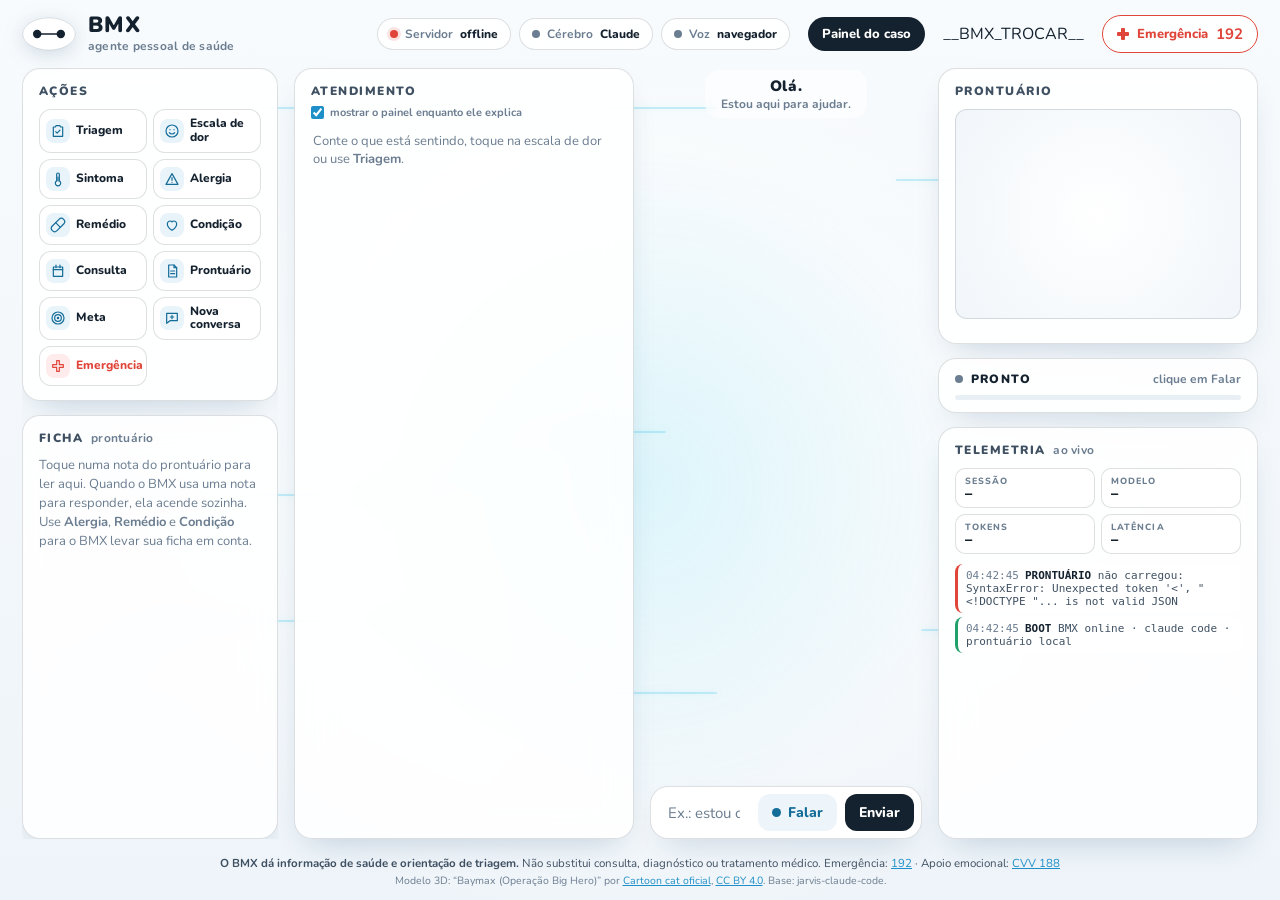
==== commit c9b5d59b: "Login por nome, cadastro rapido, ficha por pessoa e persistencia no Upstash - entrada: pergunta o no" ====
--- a/ui/index.html
+++ b/ui/index.html
@@ -64,6 +64,7 @@
     <div class="pill"><i class="dot" id="dVoz"></i><span>Voz</span><b id="pVoz">navegador</b></div>
   </div>
   <a class="btn-caso" id="btnCaso" href="caso.html" title="Painel do caso: corpo 3D, sinais de alerta e linha do tempo">Painel do caso</a>
+  __BMX_TROCAR__
   <a class="btn-192" href="tel:192" id="btn192" title="Emergência médica — SAMU">
     <span class="cruz" aria-hidden="true"></span> Emergência <b>192</b>
   </a>
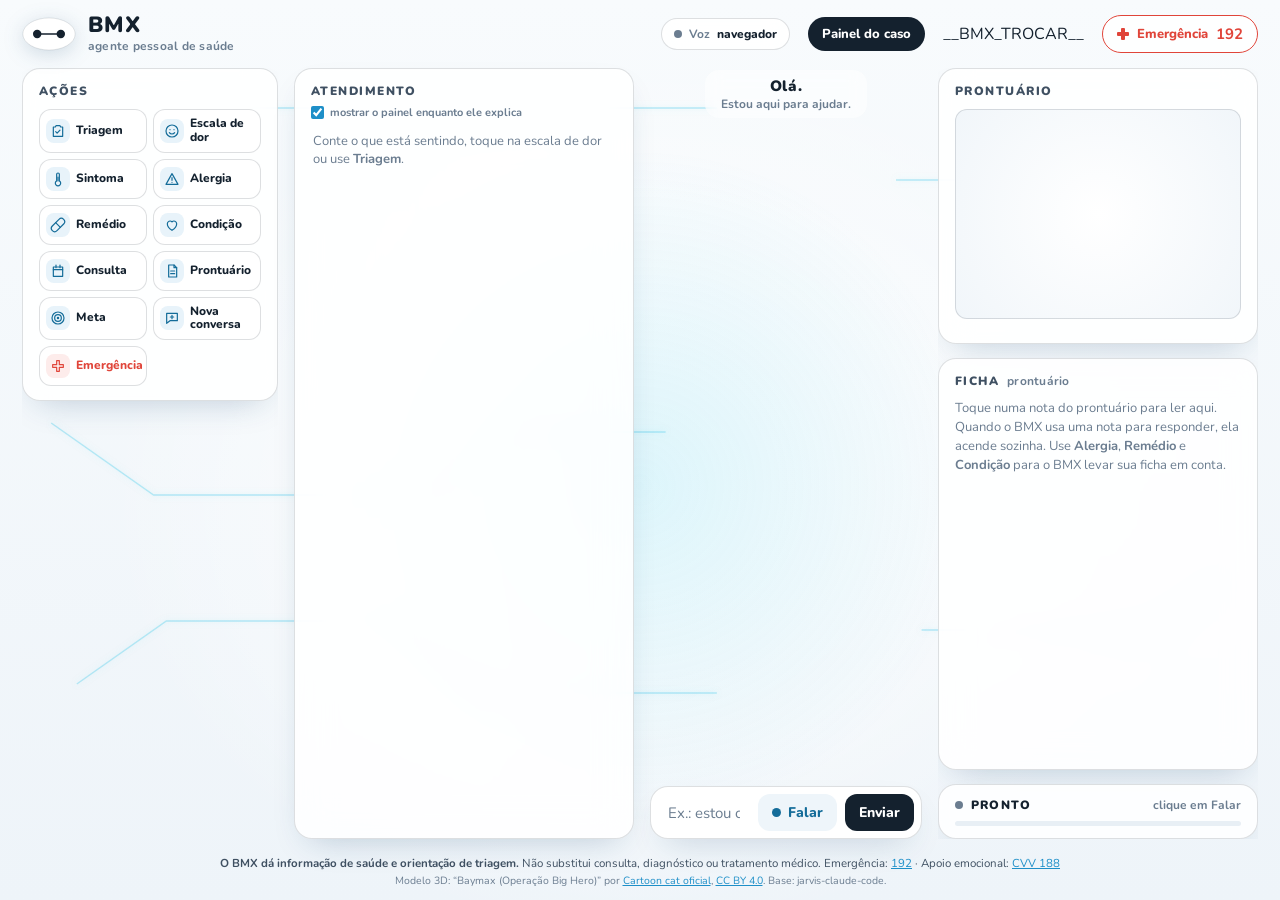
==== commit 037ae2ba: "UI: Baymax centrado no palco, Ficha abaixo do Prontuario, sem telemetria nem chips de servidor/cereb" ====
--- a/ui/index.html
+++ b/ui/index.html
@@ -59,8 +59,9 @@
     </div>
   </div>
   <div class="pills">
-    <div class="pill"><i class="dot" id="dServidor"></i><span>Servidor</span><b id="pServidor">iniciando</b></div>
-    <div class="pill"><i class="dot" id="dCerebro"></i><span>Cérebro</span><b id="pCerebro">Claude</b></div>
+    <!-- servidor e cérebro ficam fora da tela (o app.js ainda escreve neles, por isso seguem no HTML) -->
+    <div class="pill" style="display:none"><i class="dot" id="dServidor"></i><span>Servidor</span><b id="pServidor">iniciando</b></div>
+    <div class="pill" style="display:none"><i class="dot" id="dCerebro"></i><span>Cérebro</span><b id="pCerebro">Claude</b></div>
     <div class="pill"><i class="dot" id="dVoz"></i><span>Voz</span><b id="pVoz">navegador</b></div>
   </div>
   <a class="btn-caso" id="btnCaso" href="caso.html" title="Painel do caso: corpo 3D, sinais de alerta e linha do tempo">Painel do caso</a>
@@ -83,11 +84,6 @@
     <section class="painel">
       <h2>Ações</h2>
       <div class="matriz" id="matriz"></div>
-    </section>
-
-    <section class="painel cresce ficha">
-      <h2>Ficha <em id="fichaTipo">prontuário</em></h2>
-      <div id="inspetor" class="inspetor"></div>
     </section>
   </aside>
 
@@ -133,13 +129,19 @@
       <ul class="filtro" id="filtro"></ul>
     </section>
 
+    <section class="painel cresce ficha">
+      <h2>Ficha <em id="fichaTipo">prontuário</em></h2>
+      <div id="inspetor" class="inspetor"></div>
+    </section>
+
     <section class="painel voz-painel">
       <div class="voz-linha"><i class="dot" id="vozDot"></i><b id="vozEstado">PRONTO</b>
         <span class="voz-dica" id="vozDica">diga “BMX…”</span></div>
       <div class="vu"><i class="vu-barra" id="vuBarra"></i></div>
     </section>
 
-    <section class="painel cresce">
+    <!-- telemetria (sessão, modelo, tokens, latência) fora da tela; o app.js ainda escreve nela -->
+    <section class="painel" style="display:none">
       <h2>Telemetria <em>ao vivo</em></h2>
       <div class="stats">
         <div><span>SESSÃO</span><b id="sSessao">—</b></div>
--- a/ui/styles.css
+++ b/ui/styles.css
@@ -263,7 +263,8 @@
 .coluna .conversa { width: auto; flex: 1 1 0; min-height: 200px; border-radius: var(--raio); padding: 14px 16px; background: var(--vidro); }
 .coluna.esq { overflow-y: auto; scrollbar-width: thin; }
 .coluna .conversa .transcricao { flex: 1; min-height: 0; max-height: none; }
-.coluna.esq .painel.ficha { flex: 1 1 0; min-height: 120px; }
+.coluna .painel.ficha { flex: 1 1 0; min-height: 120px; }
+.coluna.dir { overflow-y: auto; scrollbar-width: thin; }
 .vazio { font-size: 13px; color: var(--tinta-3); padding: 6px 2px; }
 .bolha { max-width: 86%; padding: 9px 13px; border-radius: 16px; font-size: 14px; line-height: 1.45; white-space: pre-wrap; }
 .bolha.eu { align-self: flex-end; background: var(--azul); color: #fff; border-bottom-right-radius: 6px; }
@@ -423,7 +424,7 @@
   .transcricao { max-height: 40vh; }
   .coluna .conversa { flex: none; min-height: 340px; }
   .coluna .conversa .transcricao { max-height: 50vh; }
-  .coluna.esq .painel.ficha { flex: none; }
+  .coluna .painel.ficha { flex: none; }
 }
 /* ── holograma da escala de dor (sai da tela da barriga; holograma.js posiciona) ── */
 .holo { position: fixed; inset: 0; z-index: 6; pointer-events: none; }
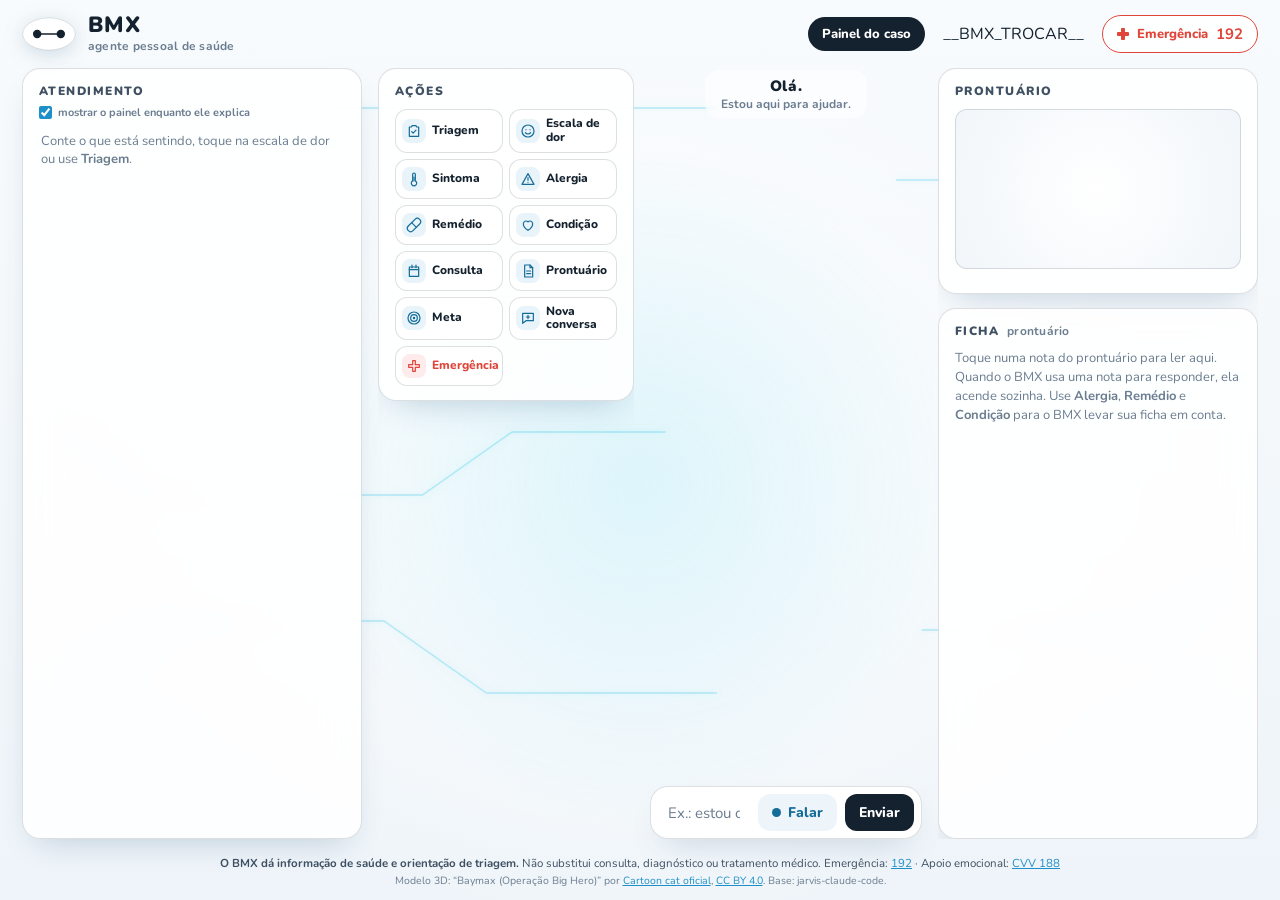
==== commit e5d98c66: "UI: Atendimento e Acoes trocam de lugar; sem painel 'Pronto' nem chip de voz Co-Authored-By: Claude " ====
--- a/ui/index.html
+++ b/ui/index.html
@@ -62,7 +62,7 @@
     <!-- servidor e cérebro ficam fora da tela (o app.js ainda escreve neles, por isso seguem no HTML) -->
     <div class="pill" style="display:none"><i class="dot" id="dServidor"></i><span>Servidor</span><b id="pServidor">iniciando</b></div>
     <div class="pill" style="display:none"><i class="dot" id="dCerebro"></i><span>Cérebro</span><b id="pCerebro">Claude</b></div>
-    <div class="pill"><i class="dot" id="dVoz"></i><span>Voz</span><b id="pVoz">navegador</b></div>
+    <div class="pill" style="display:none"><i class="dot" id="dVoz"></i><span>Voz</span><b id="pVoz">navegador</b></div>
   </div>
   <a class="btn-caso" id="btnCaso" href="caso.html" title="Painel do caso: corpo 3D, sinais de alerta e linha do tempo">Painel do caso</a>
   __BMX_TROCAR__
@@ -134,7 +134,7 @@
       <div id="inspetor" class="inspetor"></div>
     </section>
 
-    <section class="painel voz-painel">
+    <section class="painel voz-painel" style="display:none">
       <div class="voz-linha"><i class="dot" id="vozDot"></i><b id="vozEstado">PRONTO</b>
         <span class="voz-dica" id="vozDica">diga “BMX…”</span></div>
       <div class="vu"><i class="vu-barra" id="vuBarra"></i></div>
--- a/ui/styles.css
+++ b/ui/styles.css
@@ -164,7 +164,7 @@
 /* ── grade ─────────────────────────────── */
 .grade {
   position: relative; z-index: 2;
-  display: grid; grid-template-columns: 256px 340px minmax(0, 1fr) 320px; gap: 16px;
+  display: grid; grid-template-columns: 340px 256px minmax(0, 1fr) 320px; gap: 16px;
   padding: 4px 22px 8px; min-height: 0;
 }
 .coluna { display: flex; flex-direction: column; gap: 14px; min-height: 0; }
@@ -306,7 +306,7 @@
 
 /* ── coluna direita ────────────────────── */
 .grafo-caixa {
-  height: 210px; border-radius: 12px; overflow: hidden;
+  height: 160px; border-radius: 12px; overflow: hidden;
   background: radial-gradient(circle at 50% 50%, #ffffff 0%, #f1f6fa 100%);
   border: 1px solid var(--linha);
 }
@@ -365,8 +365,8 @@
 
 /* ── painel do caso incorporado: ocupa o centro e a coluna da direita; o Baymax recua e volta ── */
 /* posição explícita: um item fixo nas colunas 2–3 faria o grid empurrar os outros para uma 2ª linha */
-.grade > .coluna.esq { grid-column: 1; grid-row: 1; }
-.grade > .coluna.atend { grid-column: 2; grid-row: 1; }
+.grade > .coluna.atend { grid-column: 1; grid-row: 1; }   /* Atendimento à esquerda, Ações ao lado */
+.grade > .coluna.esq { grid-column: 2; grid-row: 1; }
 .grade > .palco { grid-column: 3; grid-row: 1; }
 .grade > .coluna.dir { grid-column: 4; grid-row: 1; }
 .visao-caso {
@@ -409,7 +409,7 @@
 
 /* ── telas menores ─────────────────────── */
 @media (max-width: 1180px) {
-  .grade { grid-template-columns: 210px 300px minmax(0, 1fr) 270px; gap: 12px; padding: 4px 14px 8px; }
+  .grade { grid-template-columns: 300px 210px minmax(0, 1fr) 270px; gap: 12px; padding: 4px 14px 8px; }
   .pills .pill:nth-child(2) { display: none; }
 }
 @media (max-width: 960px) {
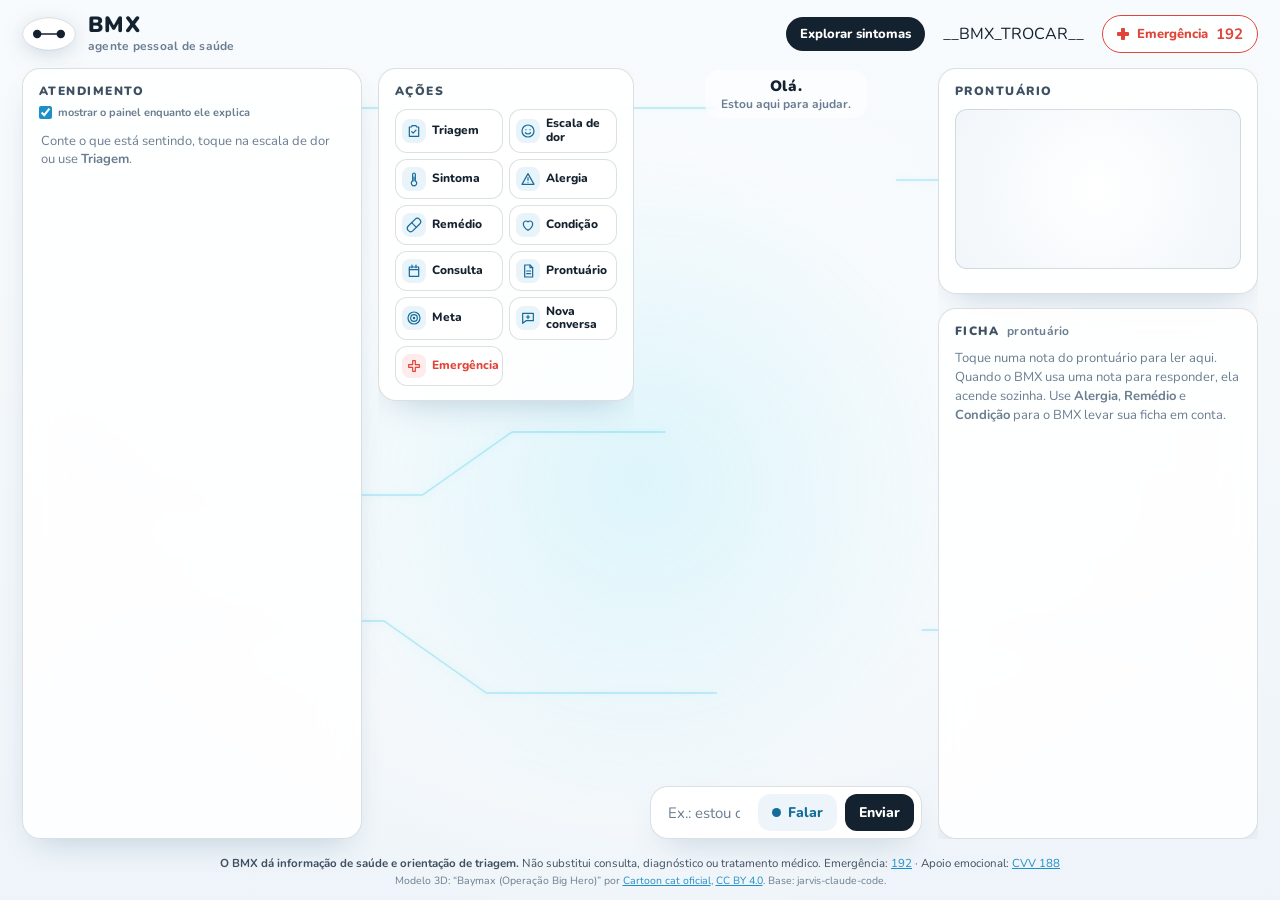
==== commit 1825321c: "Investigacao guiada de 22 queixas, 4 queixas novas, regras de emergencia e catalogo de 25 fotos de r" ====
--- a/ui/index.html
+++ b/ui/index.html
@@ -64,7 +64,7 @@
     <div class="pill" style="display:none"><i class="dot" id="dCerebro"></i><span>Cérebro</span><b id="pCerebro">Claude</b></div>
     <div class="pill" style="display:none"><i class="dot" id="dVoz"></i><span>Voz</span><b id="pVoz">navegador</b></div>
   </div>
-  <a class="btn-caso" id="btnCaso" href="caso.html" title="Painel do caso: corpo 3D, sinais de alerta e linha do tempo">Painel do caso</a>
+  <a class="btn-caso" id="btnCaso" href="caso.html" title="Explore sintomas, perguntas e o painel do caso">Explorar sintomas</a>
   __BMX_TROCAR__
   <a class="btn-192" href="tel:192" id="btn192" title="Emergência médica — SAMU">
     <span class="cruz" aria-hidden="true"></span> Emergência <b>192</b>
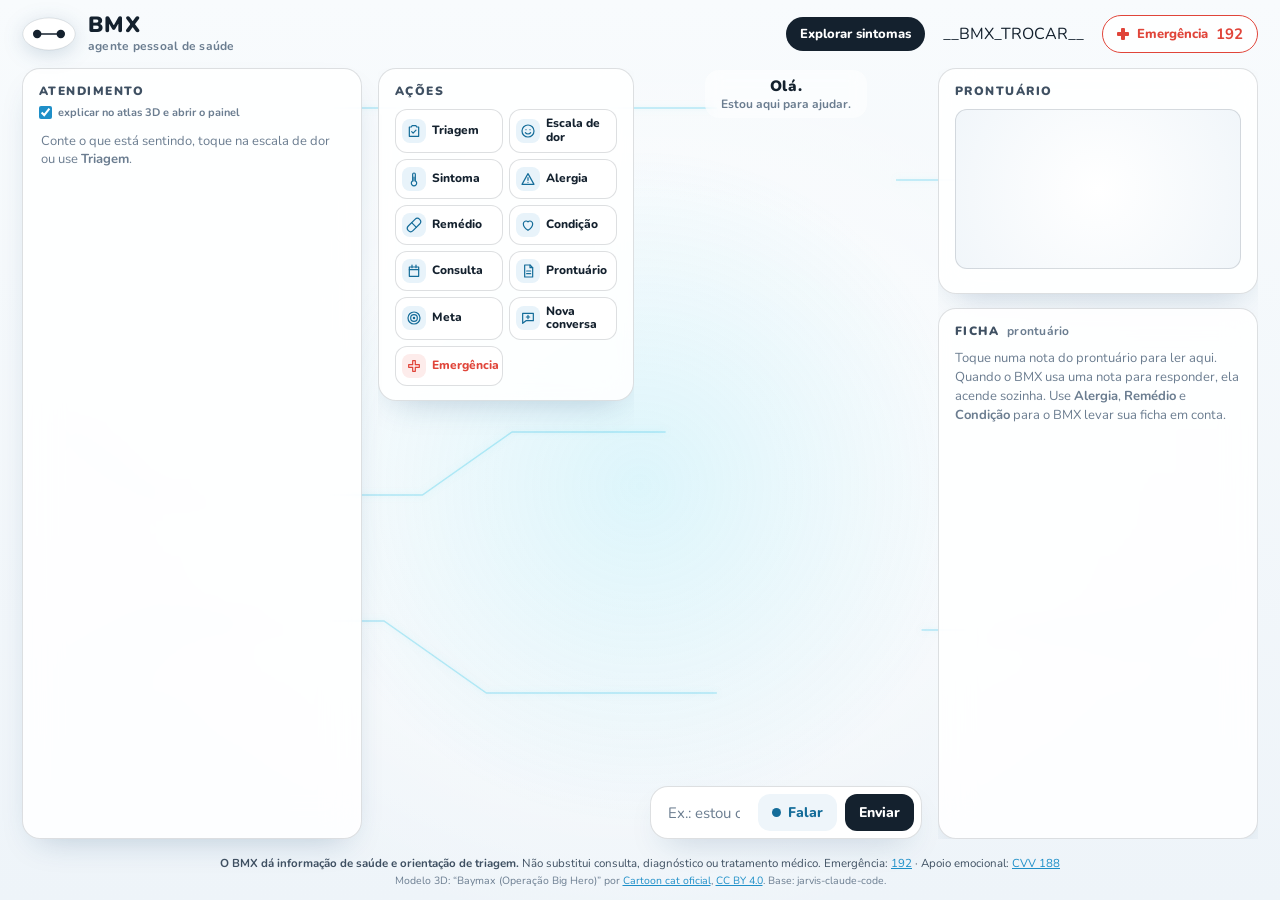
==== commit 8011a5e7: "Atlas 3D guiado pelo caso, scanner, biblioteca anatomica ampliada e revisao do conhecimento clinico " ====
--- a/ui/index.html
+++ b/ui/index.html
@@ -18,6 +18,7 @@
 <link rel="stylesheet" href="https://fonts.googleapis.com/css2?family=Nunito:wght@400;600;700;800;900&display=swap">
 <link rel="stylesheet" href="styles.css">
 <link rel="stylesheet" href="intro.css">
+<link rel="stylesheet" href="atlas.css">
 <script type="importmap">
   { "imports": { "three": "./vendor/three/three.module.min.js" } }
 </script>
@@ -92,8 +93,8 @@
     <section class="painel cresce conversa" id="conversa">
       <div class="conversa-topo"><h2>Atendimento <em id="contaTurnos"></em></h2>
         <span class="tom" id="tomAgora"></span></div>
-      <label class="seguir" title="Quando o BMX explicar algo do caso, o painel abre e destaca a parte certa; depois volta ao Baymax">
-        <input type="checkbox" id="chkSeguir" checked> mostrar o painel enquanto ele explica</label>
+      <label class="seguir" title="Depois da resposta, o atlas 3D explica no corpo o que você contou e, em seguida, o painel do caso abre">
+        <input type="checkbox" id="chkSeguir" checked> explicar no atlas 3D e abrir o painel</label>
       <div class="transcricao" id="transcricao">
         <div class="vazio">Conte o que está sentindo, toque na escala de dor ou use <b>Triagem</b>.</div>
       </div>
@@ -184,5 +185,6 @@
 <script src="holograma.js"></script>
 <script src="intro.js"></script>
 <script type="module" src="bmx3d.js"></script>
+<script type="module" src="atlas.js"></script>
 </body>
 </html>
--- a/ui/styles.css
+++ b/ui/styles.css
@@ -397,7 +397,13 @@
 .seguir { display: flex; align-items: center; gap: 6px; margin: -2px 0 6px; font-size: 11px; font-weight: 700; color: var(--tinta-3); cursor: pointer; }
 .seguir input { margin: 0; accent-color: var(--azul); }
 @media (max-width: 960px) {
-  .visao-caso, .seguir { display: none; }
+  /* celular e tablet: o painel do caso abre por cima de tudo, em tela cheia, e "Voltar ao Baymax" fecha */
+  .visao-caso { position: fixed; inset: 0; z-index: 40; border-radius: 0; border: 0; transform: translateY(18px); transform-origin: 50% 100%; }
+  body.modo-caso .visao-caso { transform: none; }
+  body.modo-caso { overflow: hidden; }
+  body.modo-caso .visao-caso iframe { margin-bottom: 0; }
+  .visao-dica { display: none; }
+  .visao-barra { padding: 6px 10px; }
   .grade > .coluna.esq, .grade > .coluna.atend, .grade > .palco, .grade > .coluna.dir { grid-column: auto; grid-row: auto; }
 }
 
--- a/ui/atlas.css
+++ b/ui/atlas.css
@@ -0,0 +1,185 @@
+/* Atlas 3D de materialização (ui/atlas.js + atlas3d.js).
+   Tema: holograma sobre azul-noite. A tela é o modelo; o texto de cada passo fica preso ao ponto por uma seta. */
+
+body.atl-aberto { overflow: hidden; }
+
+/* ── entrada na página do caso ─────────────────────────────────────────────────────────────── */
+.atlas-secao .atlas-topo { display: flex; justify-content: space-between; gap: 12px; align-items: flex-end; flex-wrap: wrap; margin-bottom: 10px; }
+.atlas-secao .atlas-topo h2 { margin: 2px 0 4px; }
+.atlas-secao .atlas-topo p { margin: 0; max-width: 62ch; }
+.atlas-secao .atlas-conta { font: 700 12px/1.2 ui-monospace, Consolas, monospace; color: #1d6f96; letter-spacing: .04em; }
+.atlas-grade { display: grid; grid-template-columns: repeat(auto-fill, minmax(220px, 1fr)); gap: 10px; }
+.vista .vista-atlas { background: #06223a; color: #8fe3ff; border-color: #1c6a94; }
+.vista .vista-atlas:hover { background: #0a3355; }
+
+.atl-card {
+  --cor: #35c8ff; position: relative; text-align: left; cursor: pointer; border: 1px solid rgba(53, 200, 255, .28); border-radius: 14px;
+  padding: 14px 14px 12px; color: #dbeafe; font-family: inherit; display: flex; flex-direction: column; gap: 5px; overflow: hidden;
+  background: radial-gradient(120% 90% at 100% 0%, color-mix(in srgb, var(--cor) 24%, transparent) 0%, transparent 60%), linear-gradient(160deg, #0a1d33, #050d19);
+  transition: transform .18s ease, border-color .18s ease, box-shadow .18s ease;
+}
+.atl-card::after { content: ''; position: absolute; inset: 0; background: linear-gradient(transparent 0 48%, rgba(53, 200, 255, .12) 50%, transparent 52% 100%); background-size: 100% 220%; animation: atlVarre 4.5s linear infinite; pointer-events: none; opacity: .6; }
+.atl-card:hover, .atl-card:focus-visible { transform: translateY(-3px); border-color: var(--cor); box-shadow: 0 10px 30px -10px var(--cor); outline: none; }
+.atl-card-sis { font: 700 10.5px/1 ui-monospace, Consolas, monospace; letter-spacing: .12em; text-transform: uppercase; color: var(--cor); }
+.atl-card b { font-size: 18px; font-weight: 900; color: #fff; }
+.atl-card em { font-style: normal; font-size: 12.5px; color: #8fb0cf; }
+.atl-card p { margin: 3px 0 2px; font-size: 12.5px; line-height: 1.45; color: #b7cde3; display: -webkit-box; -webkit-line-clamp: 3; -webkit-box-orient: vertical; overflow: hidden; }
+.atl-card-go { margin-top: auto; padding-top: 6px; font-size: 12px; font-weight: 800; color: var(--cor); }
+.atl-card-go::after { content: ' →'; }
+@keyframes atlVarre { from { background-position: 0 0; } to { background-position: 0 -220%; } }
+
+/* ── casca: o palco ocupa a tela toda ──────────────────────────────────────────────────────── */
+.atl {
+  --azul: #35c8ff; --azul2: #8fe3ff; --ambar: #ffb703; --verm: #ff4d5e; --txt: #dbeafe; --mudo: #7f9bb8; --cor: #35c8ff; --seta: #ffb703;
+  --linha: rgba(53, 200, 255, .22);
+  position: fixed; inset: 0; z-index: 2000; color: var(--txt); background: #040913;
+  font-family: Nunito, system-ui, sans-serif; font-size: 14px; transition: opacity .45s ease;
+}
+.atl.saindo { opacity: 0; }
+.atl[hidden], .atl [hidden] { display: none !important; }
+.atl button { font-family: inherit; }
+.atl * { box-sizing: border-box; }
+.atl[data-tipo="impacto"] { --seta: #ff8a4d; }
+.atl[data-tipo="corpo"] { --seta: #ffc857; }
+.atl-sobre { font: 700 10.5px/1.2 ui-monospace, Consolas, monospace; letter-spacing: .14em; color: var(--azul); text-transform: uppercase; }
+
+.atl-palco { position: absolute; inset: 0; overflow: hidden; background: radial-gradient(110% 85% at 50% 42%, #0d2c48 0%, #071a2e 46%, #040913 100%); }
+.atl-palco::before { content: ''; position: absolute; inset: 0; pointer-events: none; background-image: linear-gradient(rgba(53, 200, 255, .06) 1px, transparent 1px), linear-gradient(90deg, rgba(53, 200, 255, .06) 1px, transparent 1px); background-size: 52px 52px; -webkit-mask-image: radial-gradient(circle at 50% 50%, #000 12%, transparent 72%); mask-image: radial-gradient(circle at 50% 50%, #000 12%, transparent 72%); }
+.atl-palco canvas { position: absolute; inset: 0; width: 100%; height: 100%; display: block; cursor: grab; touch-action: none; }
+.atl-palco canvas:active { cursor: grabbing; }
+.atl-marcas { position: absolute; inset: 0; pointer-events: none; overflow: hidden; }
+
+/* topo: só o essencial */
+.atl-topo { position: absolute; left: 0; right: 0; top: 0; z-index: 3; display: flex; align-items: center; gap: 12px; padding: 10px 14px; background: linear-gradient(rgba(4, 9, 19, .88), rgba(4, 9, 19, 0)); pointer-events: none; }
+.atl-topo > * { pointer-events: auto; }
+.atl-marca-bmx { display: flex; align-items: center; gap: 8px; color: var(--azul2); }
+.atl-marca-bmx svg { width: 34px; }
+.atl-marca-bmx b { font-weight: 900; letter-spacing: .08em; color: #fff; }
+.atl-etapa { flex: 1; margin: 0; min-width: 0; text-align: center; font: 700 11.5px/1.2 ui-monospace, Consolas, monospace; letter-spacing: .1em; text-transform: uppercase; color: var(--azul2); pointer-events: none; white-space: nowrap; overflow: hidden; text-overflow: ellipsis; }
+.atl-topo-dir { display: flex; gap: 8px; align-items: center; }
+.atl-btn { background: rgba(8, 24, 42, .82); color: var(--txt); border: 1px solid var(--linha); border-radius: 10px; padding: 8px 14px; min-height: 38px; cursor: pointer; font-weight: 800; font-size: 13px; backdrop-filter: blur(6px); }
+.atl-btn:hover { border-color: var(--azul); color: #fff; }
+.atl-btn.on { background: rgba(53, 200, 255, .2); border-color: var(--azul); color: #fff; }
+.atl-pular { background: rgba(53, 200, 255, .18); border-color: var(--azul); color: #fff; }
+.atl-x { font-size: 20px; line-height: 1; padding: 4px 13px; }
+
+/* texto preso ao ponto observado + seta */
+.atl-linha { position: absolute; inset: 0; width: 100%; height: 100%; pointer-events: none; overflow: visible; z-index: 2; }
+.atl-linha > path { fill: none; stroke: var(--seta); stroke-width: 1.6; marker-end: url(#atlSeta); filter: drop-shadow(0 0 4px var(--seta)); }
+.atl-linha marker path { fill: var(--seta); }
+.atl-call { position: absolute; left: 0; top: 0; z-index: 2; display: flex; align-items: flex-start; gap: 9px; padding: 10px 13px; border-radius: 10px; width: max-content; max-width: min(300px, calc(100% - 20px)); pointer-events: none;
+  background: rgba(34, 22, 4, .9); border: 1px solid rgba(255, 183, 3, .6); box-shadow: 0 0 24px -8px var(--ambar); backdrop-filter: blur(6px); }
+.atl-call i { font: 800 12px/1.5 ui-monospace, Consolas, monospace; color: var(--ambar); font-style: normal; }
+.atl-call div { display: flex; flex-direction: column; gap: 3px; min-width: 0; }
+.atl-call b { font-size: 14px; font-weight: 800; color: #fff4d6; line-height: 1.25; }
+.atl-call p { margin: 0; font-size: 12.5px; line-height: 1.4; color: #f0dfb8; display: -webkit-box; -webkit-line-clamp: 4; -webkit-box-orient: vertical; overflow: hidden; }
+.atl-call small { font-size: 12px; line-height: 1.35; color: var(--azul2); font-weight: 700; }
+.atl-call em { font-style: normal; font-size: 12px; line-height: 1.35; color: var(--ambar); font-weight: 800; }
+.atl-call.t-impacto { background: rgba(40, 10, 8, .9); border-color: rgba(255, 138, 77, .6); box-shadow: 0 0 24px -8px #ff8a4d; }
+.atl-call.t-impacto i { color: #ff8a4d; } .atl-call.t-impacto b { color: #ffe4d6; } .atl-call.t-impacto p { color: #f6d5c4; }
+.atl-call.t-corpo { background: rgba(38, 25, 4, .9); border-color: rgba(255, 200, 87, .6); }
+
+/* fala (legenda) e controles */
+.atl-legenda { position: absolute; left: 50%; bottom: 74px; z-index: 3; transform: translateX(-50%); margin: 0; width: max-content; max-width: min(720px, calc(100% - 28px)); text-align: center; padding: 10px 18px; border-radius: 12px; background: rgba(4, 12, 22, .8); border: 1px solid var(--linha); font-size: 15px; line-height: 1.45; font-weight: 700; color: #f2faff; backdrop-filter: blur(6px); pointer-events: none; }
+@media (min-width: 641px) {   /* com o texto junto ao ponto, a legenda repetiria o mesmo; no celular ela leva o detalhe */
+  .atl[data-call="1"][data-tipo="ponto"] .atl-legenda, .atl[data-call="1"][data-tipo="impacto"] .atl-legenda { display: none; }
+}
+.atl[data-tipo="fecho"] .atl-legenda, .atl[data-tipo="contexto"] .atl-legenda { display: none; }   /* o cartão já traz o essencial */
+.atl-base { position: absolute; left: 0; right: 0; bottom: 0; z-index: 3; display: flex; align-items: center; gap: 16px; padding: 12px 16px 14px; background: linear-gradient(rgba(4, 9, 19, 0), rgba(4, 9, 19, .9) 45%); }
+.atl-ctrl { display: flex; gap: 8px; align-items: center; }
+.atl-ctrl .atl-btn { min-width: 44px; font-size: 16px; }
+.atl-play { min-width: 104px !important; font-size: 13px !important; background: rgba(53, 200, 255, .16); border-color: var(--azul); color: #fff; }
+.atl-trilha { flex: 1; display: flex; gap: 4px; min-width: 0; }
+.atl-trilha button { flex: 1; height: 8px; min-width: 4px; border-radius: 4px; border: 0; padding: 0; cursor: pointer; background: #14304a; transition: background .3s, box-shadow .3s; }
+.atl-trilha button[data-est="1"] { background: #1b3b3f; }
+.atl-trilha button:hover { background: #2a5d85; }
+.atl-trilha button.feito { background: #2b86b3; }
+.atl-trilha button.atual { background: var(--azul2); box-shadow: 0 0 12px var(--azul); }
+
+/* resumo do que a pessoa contou (último passo da aula do caso) */
+.atl-fecho { position: absolute; left: 16px; bottom: 82px; z-index: 3; width: min(380px, calc(100% - 32px)); display: flex; flex-direction: column; gap: 8px; padding: 14px 15px; border-radius: 12px; background: rgba(6, 18, 33, .92); border: 1px solid var(--linha); backdrop-filter: blur(6px); animation: atlEntra .4s ease-out both; }
+.atl-fecho b { font-size: 15px; color: #fff; font-weight: 900; }
+.atl-fecho p { margin: 0; font-size: 13px; color: #b7cde3; font-weight: 700; }
+.atl-fecho .atl-relato { font-style: italic; font-weight: 600; color: #dbeafe; }
+.atl-fecho small { font-size: 11.5px; color: var(--mudo); line-height: 1.4; }
+.atl-fecho-linha { display: flex; flex-wrap: wrap; align-items: center; gap: 5px; }
+.atl-fecho-linha span { font: 700 10.5px/1 ui-monospace, Consolas, monospace; letter-spacing: .1em; text-transform: uppercase; color: var(--mudo); width: 100%; }
+.atl-fecho-linha i { font-style: normal; font-size: 12px; font-weight: 700; padding: 4px 10px; border-radius: 99px; border: 1px solid var(--linha); background: rgba(53, 200, 255, .08); color: #d5ecfb; }
+.atl-fecho-linha.sim i { background: rgba(255, 77, 94, .12); border-color: rgba(255, 77, 94, .5); color: #ffc9ce; }
+.atl-fecho-linha.nao i { background: rgba(80, 200, 140, .1); border-color: rgba(80, 200, 140, .4); color: #c6f0da; }
+.atl-fecho-linha.falta i { background: rgba(255, 183, 3, .1); border-color: rgba(255, 183, 3, .45); color: #ffe6a8; }
+
+/* cortina entre estágios */
+.atl-trans { position: absolute; inset: 0; z-index: 6; display: grid; place-content: center; justify-items: center; gap: 10px; pointer-events: none; visibility: hidden;
+  background: linear-gradient(100deg, #040913 0%, #0b2a47 50%, #040913 100%); clip-path: inset(0 100% 0 0); transition: clip-path .42s cubic-bezier(.7, 0, .2, 1); }
+.atl-trans.on { visibility: visible; clip-path: inset(0 0 0 0); }
+.atl-trans.on.sai { clip-path: inset(0 0 0 100%); transition-duration: .5s; }
+.atl-trans-n { font: 800 13px ui-monospace, Consolas, monospace; letter-spacing: .3em; color: var(--azul); opacity: 0; transform: translateY(8px); transition: opacity .3s .15s, transform .3s .15s; }
+.atl-trans b { font-size: clamp(24px, 5vw, 40px); font-weight: 900; color: #fff; letter-spacing: .02em; text-align: center; padding: 0 20px; opacity: 0; transform: translateY(10px); transition: opacity .3s .2s, transform .3s .2s; text-shadow: 0 0 26px rgba(53, 200, 255, .5); }
+.atl-trans i { display: block; height: 2px; width: 0; background: linear-gradient(90deg, transparent, var(--azul2), transparent); box-shadow: 0 0 14px var(--azul); transition: width .5s .2s; }
+.atl-trans.on:not(.sai) .atl-trans-n, .atl-trans.on:not(.sai) b { opacity: 1; transform: none; }
+.atl-trans.on:not(.sai) i { width: min(260px, 60vw); }
+
+.atl-carregando { position: absolute; inset: 0; z-index: 4; display: grid; place-content: center; justify-items: center; gap: 14px; background: rgba(4, 9, 19, .72); font: 700 12px ui-monospace, Consolas, monospace; letter-spacing: .12em; color: var(--azul2); text-transform: uppercase; }
+.atl-carregando i { width: 46px; height: 46px; border-radius: 50%; border: 2px solid rgba(53, 200, 255, .2); border-top-color: var(--azul); animation: atlGira 1s linear infinite; }
+@keyframes atlGira { to { transform: rotate(360deg); } }
+
+/* marcadores presos ao modelo */
+.atl-marca { position: absolute; left: 0; top: 0; will-change: transform; pointer-events: none; }
+.atl-marca i { position: absolute; left: -15px; top: -15px; width: 30px; height: 30px; border-radius: 50%; border: 2px solid var(--azul2); box-shadow: 0 0 14px var(--azul), inset 0 0 8px rgba(53, 200, 255, .5); animation: atlPulso 1.8s ease-out infinite; }
+.atl-marca b { position: absolute; left: -15px; top: -15px; width: 30px; height: 30px; display: grid; place-items: center; font: 800 13px ui-monospace, Consolas, monospace; color: #fff; text-shadow: 0 0 6px #000; }
+.atl-marca span { position: absolute; left: 22px; top: -11px; white-space: nowrap; padding: 4px 9px; border-radius: 6px; font-size: 12px; font-weight: 800; background: rgba(4, 12, 22, .82); border: 1px solid var(--linha); color: #eaf7ff; }
+.atl-marca span:empty { display: none; }
+.atl-marca.m-sel i { border-color: var(--ambar); box-shadow: 0 0 16px var(--ambar), inset 0 0 8px rgba(255, 183, 3, .5); }
+.atl-marca.m-sel span { display: none; }                 /* o título do ponto já está no texto preso a ele */
+.atl-marca.m-chip i { left: -5px; top: -5px; width: 10px; height: 10px; border-width: 0; background: var(--azul2); animation: none; box-shadow: 0 0 10px var(--azul); }
+.atl-marca.m-chip span { left: 12px; top: -12px; animation: atlEntra .35s ease-out both; }
+.atl-marca.m-alerta i { border-color: var(--verm); box-shadow: 0 0 18px var(--verm), inset 0 0 8px rgba(255, 77, 94, .5); }
+.atl-marca.m-alerta span, .atl-marca.m-afetada span, .atl-marca.m-corpo span { display: none; }   /* idem: o texto preso ao marcador faz esse papel */
+.atl-marca.m-afetada i { border-color: var(--ambar); box-shadow: 0 0 16px var(--ambar); }
+.atl-marca.m-corpo i { border-color: #ffc857; box-shadow: 0 0 22px #ffc857; width: 40px; height: 40px; left: -20px; top: -20px; }
+@keyframes atlPulso { 0% { transform: scale(.7); opacity: 1; } 80%, 100% { transform: scale(1.35); opacity: .15; } }
+@keyframes atlEntra { from { opacity: 0; transform: translateX(-6px); } to { opacity: 1; transform: none; } }
+
+/* biblioteca */
+.atl-lib { position: absolute; inset: 0; z-index: 5; overflow: auto; background: radial-gradient(100% 80% at 50% 0%, #0d2c48 0%, #050e1b 70%); }
+.atl-lib-int { position: relative; max-width: 1080px; margin: 0 auto; padding: 30px 20px 40px; }
+.atl-lib-x { position: absolute; right: 16px; top: 16px; }
+.atl-lib h2 { margin: 6px 0 8px; font-size: 30px; font-weight: 900; color: #fff; }
+.atl-lib-txt { max-width: 66ch; color: #a9c2da; line-height: 1.55; margin: 0 0 20px; }
+.atl-lib-grade { display: grid; grid-template-columns: repeat(auto-fill, minmax(240px, 1fr)); gap: 12px; }
+
+/* ── telas estreitas: tudo em coluna, texto junto ao ponto só com o título, a fala embaixo ──── */
+@media (max-width: 640px) {
+  .atl-topo { padding: 8px 10px; gap: 8px; }
+  .atl-marca-bmx { display: none; }
+  .atl-etapa { font-size: 9.5px; text-align: left; letter-spacing: .02em; }
+  .atl-btn { min-height: 42px; padding: 8px 12px; }
+  .atl-pular { padding: 8px 10px; font-size: 12px; }
+  .atl-call { max-width: calc(100% - 20px); padding: 8px 11px; }
+  .atl-call p, .atl-call small, .atl-call em { display: none; }   /* o detalhe vai na fala, embaixo */
+  .atl-legenda { left: 10px; right: 10px; bottom: 98px; transform: none; width: auto; max-width: none; text-align: left; font-size: 13.5px; padding: 10px 13px; max-height: 26vh; overflow: auto; }
+  .atl-base { flex-wrap: wrap; gap: 8px; padding: 10px 10px 12px; }
+  .atl-ctrl { width: 100%; justify-content: space-between; }
+  .atl-ctrl .atl-btn { flex: none; }
+  .atl-play { flex: 1; }
+  .atl-trilha { width: 100%; flex: none; order: 3; }
+  .atl-fecho { left: 10px; right: 10px; width: auto; bottom: 98px; max-height: 44vh; overflow: auto; }
+  .atl-lib h2 { font-size: 24px; }
+}
+@media (max-height: 520px) and (min-width: 641px) { .atl-legenda { bottom: 62px; font-size: 14px; padding: 8px 14px; } }
+.atl-referencias {
+  position: absolute; top: 80px; left: 16px; z-index: 12;
+  max-width: min(320px, calc(100vw - 32px)); max-height: 52vh; overflow: auto;
+  padding: 10px 14px; border-radius: 12px; background: rgba(10, 23, 35, .95);
+  color: #eef6ff; font-size: 13px; line-height: 1.5;
+}
+.atl-referencias summary { cursor: pointer; min-height: 28px; }
+.atl-referencias a { display: block; color: #b4e6ff; margin: 8px 0; }
+.atl-referencias b { display: block; margin-top: 12px; }
+.atl-referencias p { margin: 8px 0; }
+@media (prefers-reduced-motion: reduce) {
+  .atl-marca i, .atl-card::after, .atl-carregando i { animation: none; }
+  .atl-fecho, .atl-marca span { animation: none; }
+  .atl-trans, .atl-trans b, .atl-trans-n, .atl-trans i, .atl { transition-duration: .01s; transition-delay: 0s; }
+}
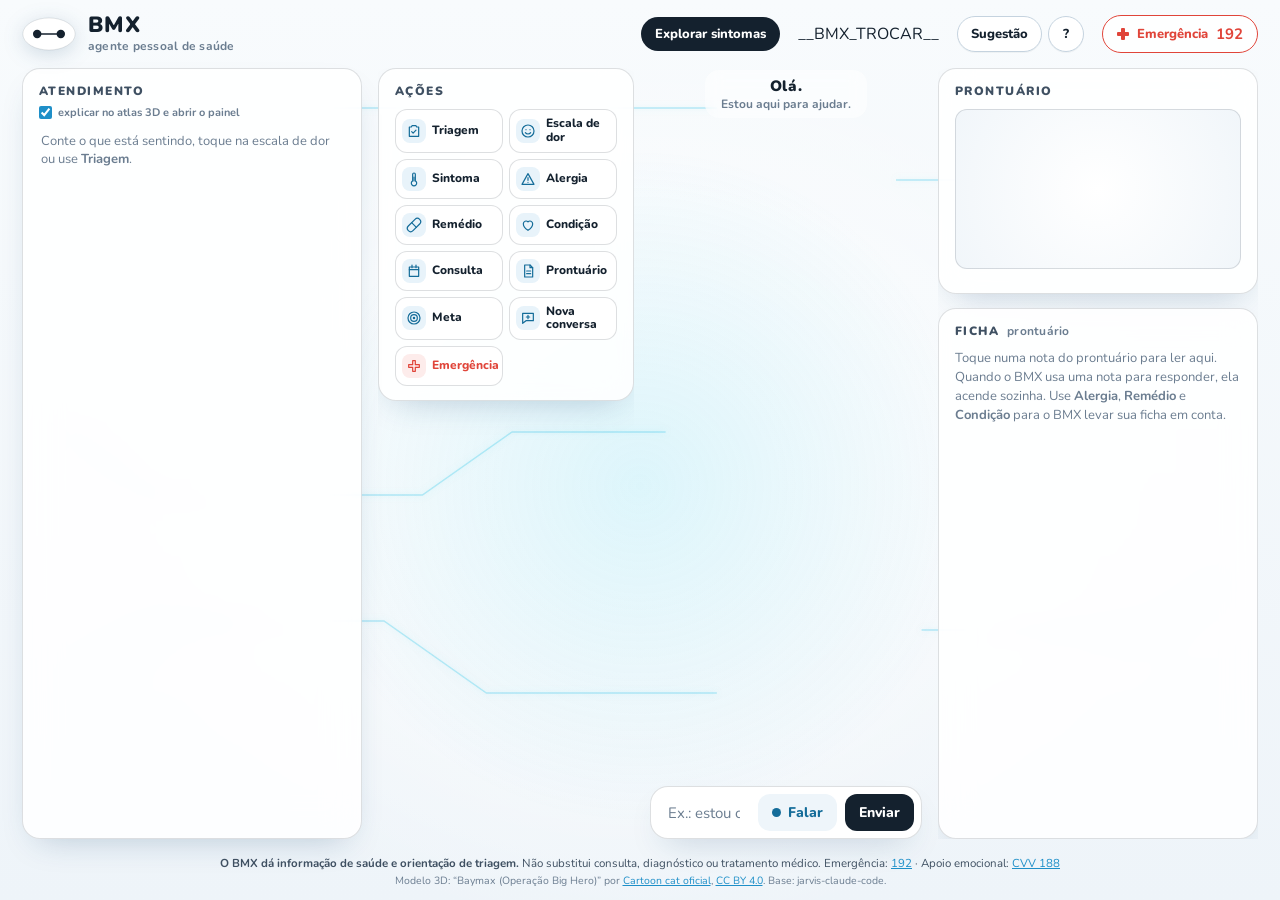
==== commit 39ff074a: "Fases: a LLM decide o atlas, chat por fase, tutorial nas 3 primeiras conexoes, retornos gravados e r" ====
--- a/ui/index.html
+++ b/ui/index.html
@@ -19,6 +19,7 @@
 <link rel="stylesheet" href="styles.css">
 <link rel="stylesheet" href="intro.css">
 <link rel="stylesheet" href="atlas.css">
+<link rel="stylesheet" href="fase.css">
 <script type="importmap">
   { "imports": { "three": "./vendor/three/three.module.min.js" } }
 </script>
@@ -95,6 +96,7 @@
         <span class="tom" id="tomAgora"></span></div>
       <label class="seguir" title="Depois da resposta, o atlas 3D explica no corpo o que você contou e, em seguida, o painel do caso abre">
         <input type="checkbox" id="chkSeguir" checked> explicar no atlas 3D e abrir o painel</label>
+      <button type="button" class="bf-btn bf-atlas-agora" id="btnAtlasAgora" hidden title="Abrir já a aula do atlas 3D com o que você contou">Mostrar no atlas 3D agora</button>
       <div class="transcricao" id="transcricao">
         <div class="vazio">Conte o que está sentindo, toque na escala de dor ou use <b>Triagem</b>.</div>
       </div>
@@ -118,6 +120,11 @@
     <div class="visao-barra">
       <button type="button" id="btnVoltar">← Voltar ao Baymax</button>
       <span class="visao-dica">o painel destaca cada parte enquanto o BMX explica</span>
+      <span class="bf-botoes bf-pai">
+        <button type="button" class="bf-btn" data-bf-pai="chat" title="Tire dúvidas sobre o que está no painel">Perguntar</button>
+        <button type="button" class="bf-btn" data-bf-pai="feedback" title="Conte o que melhorar ou o que está inconsistente">Sugestão</button>
+        <button type="button" class="bf-btn redondo" data-bf-pai="ajuda" title="Ver o tutorial do painel" aria-label="Tutorial do painel">?</button>
+      </span>
     </div>
     <iframe id="casoFrame" title="Painel do caso" tabindex="-1"></iframe>
   </section>
@@ -181,6 +188,8 @@
 
 <script src="graph.js"></script>
 <script src="voz.js"></script>
+<script src="tutoriais.js"></script>
+<script src="fase.js"></script>
 <script src="app.js"></script>
 <script src="holograma.js"></script>
 <script src="intro.js"></script>
--- a/ui/atlas.css
+++ b/ui/atlas.css
@@ -178,6 +178,21 @@
 .atl-referencias a { display: block; color: #b4e6ff; margin: 8px 0; }
 .atl-referencias b { display: block; margin-top: 12px; }
 .atl-referencias p { margin: 8px 0; }
+/* onde a pessoa está na aula: barra de progresso no topo e "Passo X de N" com o título do passo */
+.atl-prog { position: absolute; left: 0; right: 0; top: 0; height: 3px; z-index: 4; background: rgba(53, 200, 255, .12); pointer-events: none; }
+.atl-prog i { display: block; height: 100%; width: 0; background: linear-gradient(90deg, var(--azul), var(--azul2)); box-shadow: 0 0 10px var(--azul); transition: width .45s ease; }
+.atl-centro { flex: 1; min-width: 0; text-align: center; pointer-events: none; }
+.atl-centro .atl-etapa { display: block; }
+.atl-passo { margin: 3px 0 0; font-size: 13px; font-weight: 800; color: #fff; white-space: nowrap; overflow: hidden; text-overflow: ellipsis; }
+.atl-perg { background: rgba(53, 200, 255, .18); border-color: var(--azul); color: #fff; }
+.atl-ajuda { width: 38px; padding: 0; }
+.atl-remedios { align-self: flex-start; background: rgba(80, 200, 140, .16); border-color: rgba(80, 200, 140, .55); color: #d8f8e6; }
+.atl-remedios:hover { background: rgba(80, 200, 140, .3); border-color: #7ee2a8; }
+@media (max-width: 640px) {
+  .atl-so-larga { display: none; }
+  .atl-centro { text-align: left; }
+  .atl-passo { font-size: 11px; }
+}
 @media (prefers-reduced-motion: reduce) {
   .atl-marca i, .atl-card::after, .atl-carregando i { animation: none; }
   .atl-fecho, .atl-marca span { animation: none; }
--- a/ui/fase.css
+++ b/ui/fase.css
@@ -0,0 +1,103 @@
+/* BMX · ajuda por fase (ui/fase.js): botões, conversa sobre a tela, sugestão/inconsistência e tutorial.
+   Prefixo bf- em tudo: caso.css e atlas.css têm classes genéricas que não podem pegar aqui. */
+
+.bf, .bf-tut {
+  --bf-fundo: #ffffff; --bf-fundo2: #f2f6fa; --bf-txt: #14212e; --bf-mudo: #5a6b7a; --bf-linha: #d3dde6;
+  --bf-acento: #1b8fc4; --bf-acento-txt: #ffffff; --bf-aviso: #fdecea; --bf-aviso-txt: #9c251b;
+  font-family: Nunito, system-ui, sans-serif; font-size: 14px; color: var(--bf-txt);
+}
+.bf[data-tema="escuro"], .bf-tut[data-tema="escuro"] {
+  --bf-fundo: #0a1d33; --bf-fundo2: #0e2742; --bf-txt: #e4f2ff; --bf-mudo: #8fb0cf; --bf-linha: rgba(53, 200, 255, .3);
+  --bf-acento: #35c8ff; --bf-acento-txt: #04121f; --bf-aviso: rgba(255, 77, 94, .16); --bf-aviso-txt: #ffc9ce;
+}
+.bf *, .bf-tut * { box-sizing: border-box; }
+/* as páginas têm estilos globais de `button` (a de entrada, por exemplo, põe largura total e margem): aqui não valem */
+.bf button, .bf-tut button, .bf-botoes button { width: auto; margin: 0; }
+.bf [hidden], .bf-tut [hidden] { display: none !important; }
+
+/* botões (ancorados no cabeçalho da página ou soltos no canto) */
+.bf-botoes { display: inline-flex; gap: 6px; align-items: center; }
+.bf-botoes.solto { position: fixed; right: 12px; bottom: 12px; z-index: 2100; }
+.bf-btn {
+  font: inherit; font-size: 13px; font-weight: 800; min-height: 36px; padding: 6px 13px; border-radius: 999px; cursor: pointer;
+  background: #fff; color: #14212e; border: 1px solid #c5d3df; box-shadow: 0 1px 0 rgba(20, 33, 46, .04);
+}
+.bf-btn:hover, .bf-btn:focus-visible { border-color: #1b8fc4; color: #075d88; outline: none; }
+.bf-btn.on { background: #14212e; color: #fff; border-color: #14212e; }
+.bf-btn.redondo { width: 36px; padding: 0; }
+
+.bf-botoes.bf-pai { margin-left: auto; }
+.bf-atlas-agora { align-self: flex-start; margin: 0 0 8px; min-height: 32px; font-size: 12px; }
+body.modo-caso .topo .bf-botoes { display: none; }   /* com o painel do caso aberto, valem os botões da barra do painel */
+
+/* painel: conversa e sugestão */
+.bf-painel {
+  position: fixed; right: 14px; bottom: 14px; z-index: 2100; width: min(390px, calc(100vw - 20px)); max-height: min(72vh, 580px);
+  display: flex; flex-direction: column; border-radius: 16px; overflow: hidden; background: var(--bf-fundo); color: var(--bf-txt);
+  border: 1px solid var(--bf-linha); box-shadow: 0 18px 50px -12px rgba(8, 20, 34, .45);
+}
+.bf[data-tema="escuro"] .bf-painel { bottom: 84px; }
+.bf-cab { display: flex; align-items: center; gap: 8px; padding: 10px 12px 0; }
+.bf-cab b { flex: 1; font-size: 14px; font-weight: 900; min-width: 0; overflow: hidden; text-overflow: ellipsis; white-space: nowrap; }
+.bf-x { border: 0; background: transparent; color: var(--bf-mudo); font-size: 22px; line-height: 1; cursor: pointer; padding: 2px 8px; border-radius: 8px; }
+.bf-x:hover { color: var(--bf-txt); background: var(--bf-fundo2); }
+.bf-abas { display: flex; gap: 4px; padding: 8px 12px 0; border-bottom: 1px solid var(--bf-linha); }
+.bf-abas button { font: inherit; font-size: 12.5px; font-weight: 800; padding: 7px 11px; border: 0; background: transparent; color: var(--bf-mudo); cursor: pointer; border-bottom: 2px solid transparent; margin-bottom: -1px; }
+.bf-abas button[aria-selected="true"] { color: var(--bf-txt); border-bottom-color: var(--bf-acento); }
+
+.bf-msgs { flex: 1; min-height: 120px; overflow: auto; display: flex; flex-direction: column; gap: 8px; padding: 12px; }
+.bf-msg { max-width: 88%; padding: 8px 11px; border-radius: 12px; line-height: 1.45; font-size: 13.5px; white-space: pre-wrap; overflow-wrap: anywhere; }
+.bf-msg.eu { align-self: flex-end; background: var(--bf-acento); color: var(--bf-acento-txt); border-bottom-right-radius: 4px; }
+.bf-msg.bmx { align-self: flex-start; background: var(--bf-fundo2); border: 1px solid var(--bf-linha); border-bottom-left-radius: 4px; }
+.bf-msg.pensando { color: var(--bf-mudo); font-style: italic; }
+.bf-msg.erro { background: var(--bf-aviso); color: var(--bf-aviso-txt); border-color: transparent; }
+.bf-vazio { margin: 0; color: var(--bf-mudo); font-size: 13px; line-height: 1.45; }
+.bf-sug { display: flex; flex-wrap: wrap; gap: 6px; padding: 0 12px 8px; }
+.bf-sug button { font: inherit; font-size: 12px; font-weight: 700; padding: 5px 10px; border-radius: 999px; cursor: pointer; border: 1px solid var(--bf-linha); background: var(--bf-fundo2); color: var(--bf-txt); }
+.bf-sug button:hover { border-color: var(--bf-acento); }
+.bf-alerta { margin: 0 12px 8px; padding: 9px 11px; border-radius: 12px; background: var(--bf-aviso); color: var(--bf-aviso-txt); font-weight: 800; font-size: 13px; }
+.bf-alerta a { color: inherit; margin-left: 8px; }
+.bf-form { display: flex; gap: 6px; padding: 10px 12px 12px; border-top: 1px solid var(--bf-linha); }
+.bf-form input, .bf-form textarea, .bf-form select {
+  flex: 1; min-width: 0; font: inherit; font-size: 13.5px; padding: 9px 11px; border-radius: 10px; color: var(--bf-txt);
+  background: var(--bf-fundo); border: 1px solid var(--bf-linha);
+}
+.bf-form input:focus, .bf-form textarea:focus, .bf-form select:focus { outline: 2px solid var(--bf-acento); outline-offset: -1px; }
+.bf-enviar { font: inherit; font-size: 13px; font-weight: 800; padding: 8px 14px; border-radius: 10px; border: 0; cursor: pointer; background: var(--bf-acento); color: var(--bf-acento-txt); }
+.bf-enviar:disabled { opacity: .55; cursor: default; }
+.bf-fb { display: flex; flex-direction: column; gap: 8px; padding: 12px; overflow: auto; }
+.bf-fb label { font-size: 12px; font-weight: 800; color: var(--bf-mudo); display: flex; flex-direction: column; gap: 4px; }
+.bf-fb textarea { min-height: 96px; resize: vertical; font: inherit; font-size: 13.5px; padding: 9px 11px; border-radius: 10px; color: var(--bf-txt); background: var(--bf-fundo); border: 1px solid var(--bf-linha); }
+.bf-fb select { font: inherit; font-size: 13.5px; padding: 9px 11px; border-radius: 10px; color: var(--bf-txt); background: var(--bf-fundo); border: 1px solid var(--bf-linha); }
+.bf-fb small { color: var(--bf-mudo); line-height: 1.4; font-size: 12px; }
+.bf-fb .bf-enviar { align-self: flex-start; }
+.bf-ok { color: #14783c; font-weight: 800; font-size: 13px; min-height: 18px; }
+.bf[data-tema="escuro"] .bf-ok { color: #7ee2a8; }
+
+/* tutorial */
+.bf-tut { position: fixed; inset: 0; z-index: 2200; }
+.bf-tut-fundo { position: absolute; inset: 0; background: rgba(6, 14, 24, .62); }
+.bf-tut-foco {
+  position: absolute; border-radius: 14px; pointer-events: none; border: 2px solid var(--bf-acento);
+  box-shadow: 0 0 0 9999px rgba(6, 14, 24, .62), 0 0 22px 2px var(--bf-acento); transition: all .25s ease;
+}
+.bf-tut-card {
+  position: absolute; width: min(360px, calc(100vw - 24px)); padding: 16px 16px 14px; border-radius: 16px; background: var(--bf-fundo); color: var(--bf-txt);
+  border: 1px solid var(--bf-linha); box-shadow: 0 20px 56px -12px rgba(0, 0, 0, .55);
+}
+.bf-tut-tag { display: block; margin-bottom: 6px; font: 800 10.5px/1.2 ui-monospace, Consolas, monospace; letter-spacing: .1em; text-transform: uppercase; color: var(--bf-acento); }
+.bf-tut-card b { display: block; font-size: 17px; font-weight: 900; margin-bottom: 6px; }
+.bf-tut-card p { margin: 0 0 12px; line-height: 1.5; color: var(--bf-txt); font-size: 14px; }
+.bf-tut-pontos { display: flex; gap: 5px; margin-bottom: 12px; }
+.bf-tut-pontos i { width: 18px; height: 5px; border-radius: 3px; background: var(--bf-linha); }
+.bf-tut-pontos i.on { background: var(--bf-acento); }
+.bf-tut-acoes { display: flex; gap: 8px; align-items: center; }
+.bf-tut-acoes .pula { margin-right: auto; font: inherit; font-size: 12.5px; font-weight: 700; color: var(--bf-mudo); background: transparent; border: 0; cursor: pointer; padding: 6px 4px; text-decoration: underline; }
+.bf-tut-acoes button:not(.pula) { font: inherit; font-size: 13px; font-weight: 800; padding: 8px 15px; border-radius: 10px; cursor: pointer; border: 1px solid var(--bf-linha); background: var(--bf-fundo2); color: var(--bf-txt); }
+.bf-tut-acoes .prox { background: var(--bf-acento) !important; color: var(--bf-acento-txt) !important; border-color: transparent !important; }
+.bf-tut-rodape { display: block; margin-top: 10px; font-size: 11.5px; color: var(--bf-mudo); line-height: 1.4; }
+
+@media (max-width: 640px) {
+  .bf-painel, .bf[data-tema="escuro"] .bf-painel { left: 8px; right: 8px; width: auto; bottom: 8px; max-height: 70vh; }
+}
+@media (prefers-reduced-motion: reduce) { .bf-tut-foco { transition: none; } }
